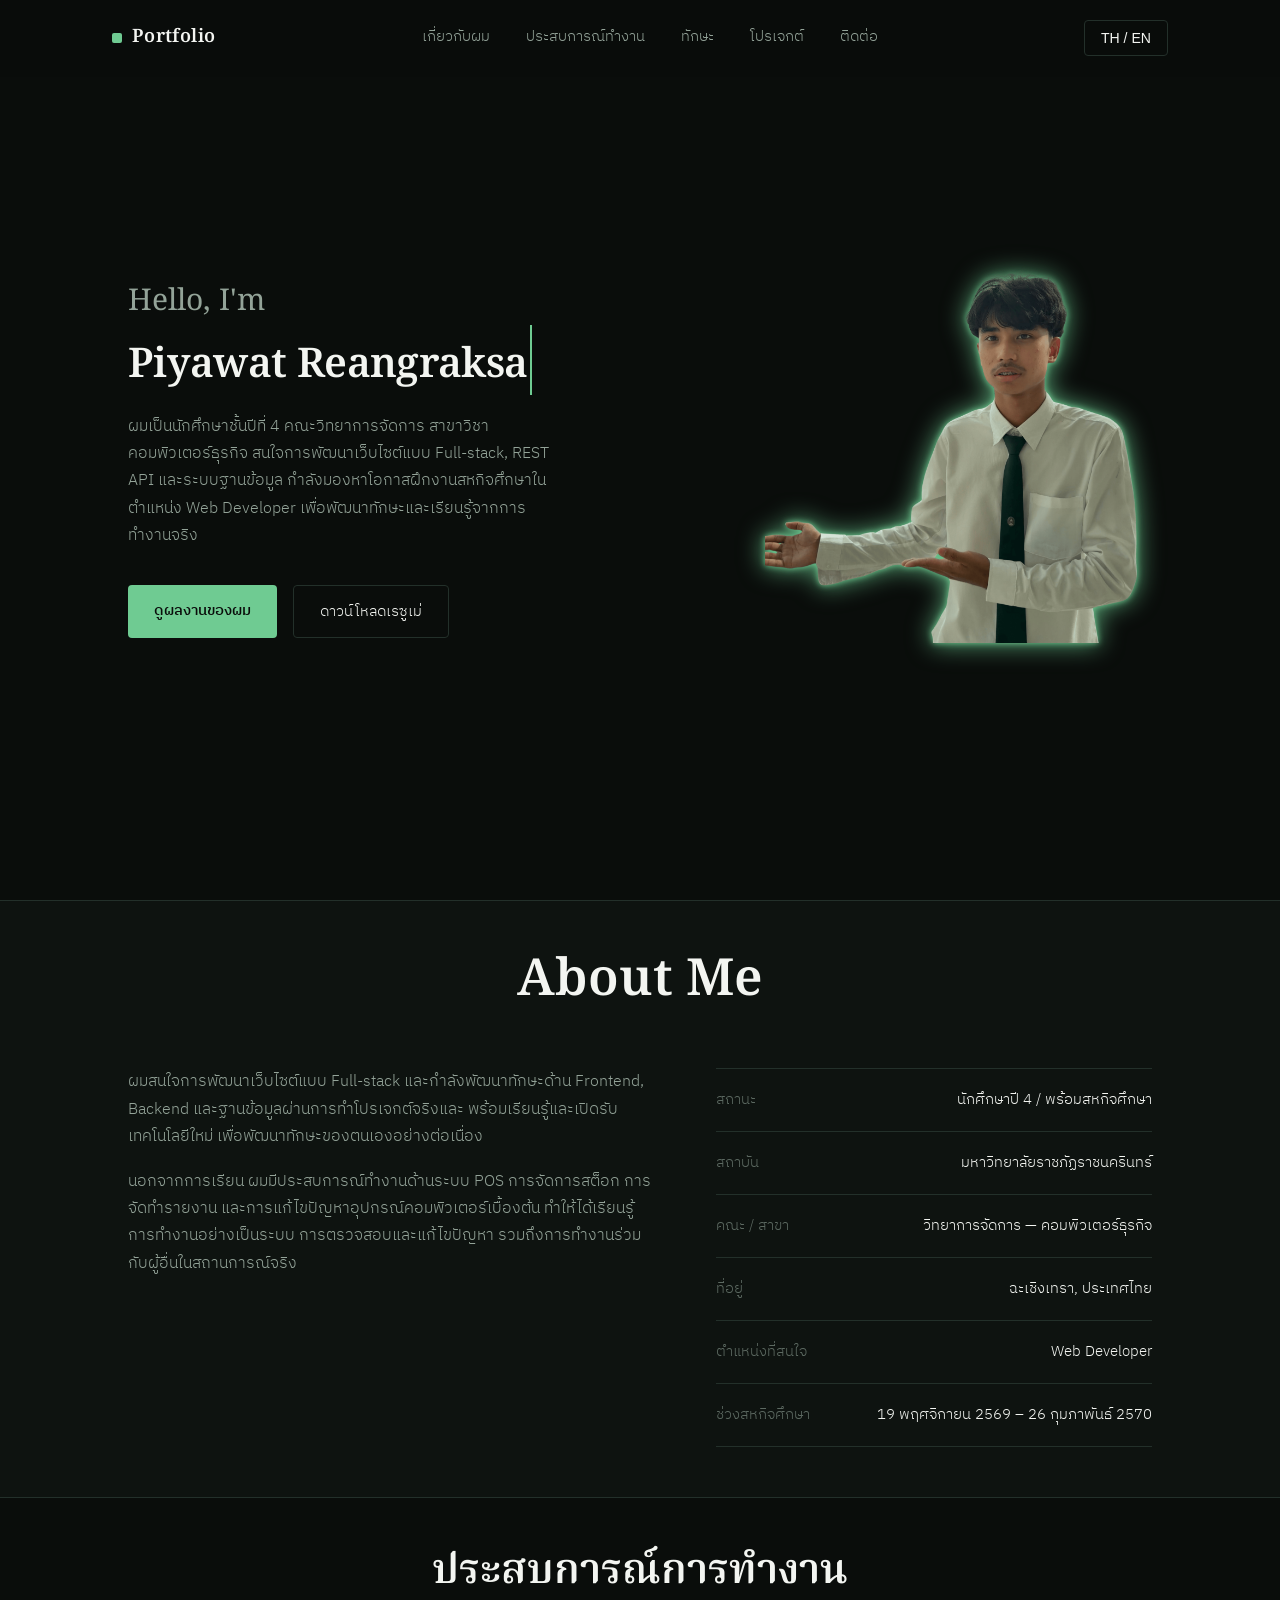
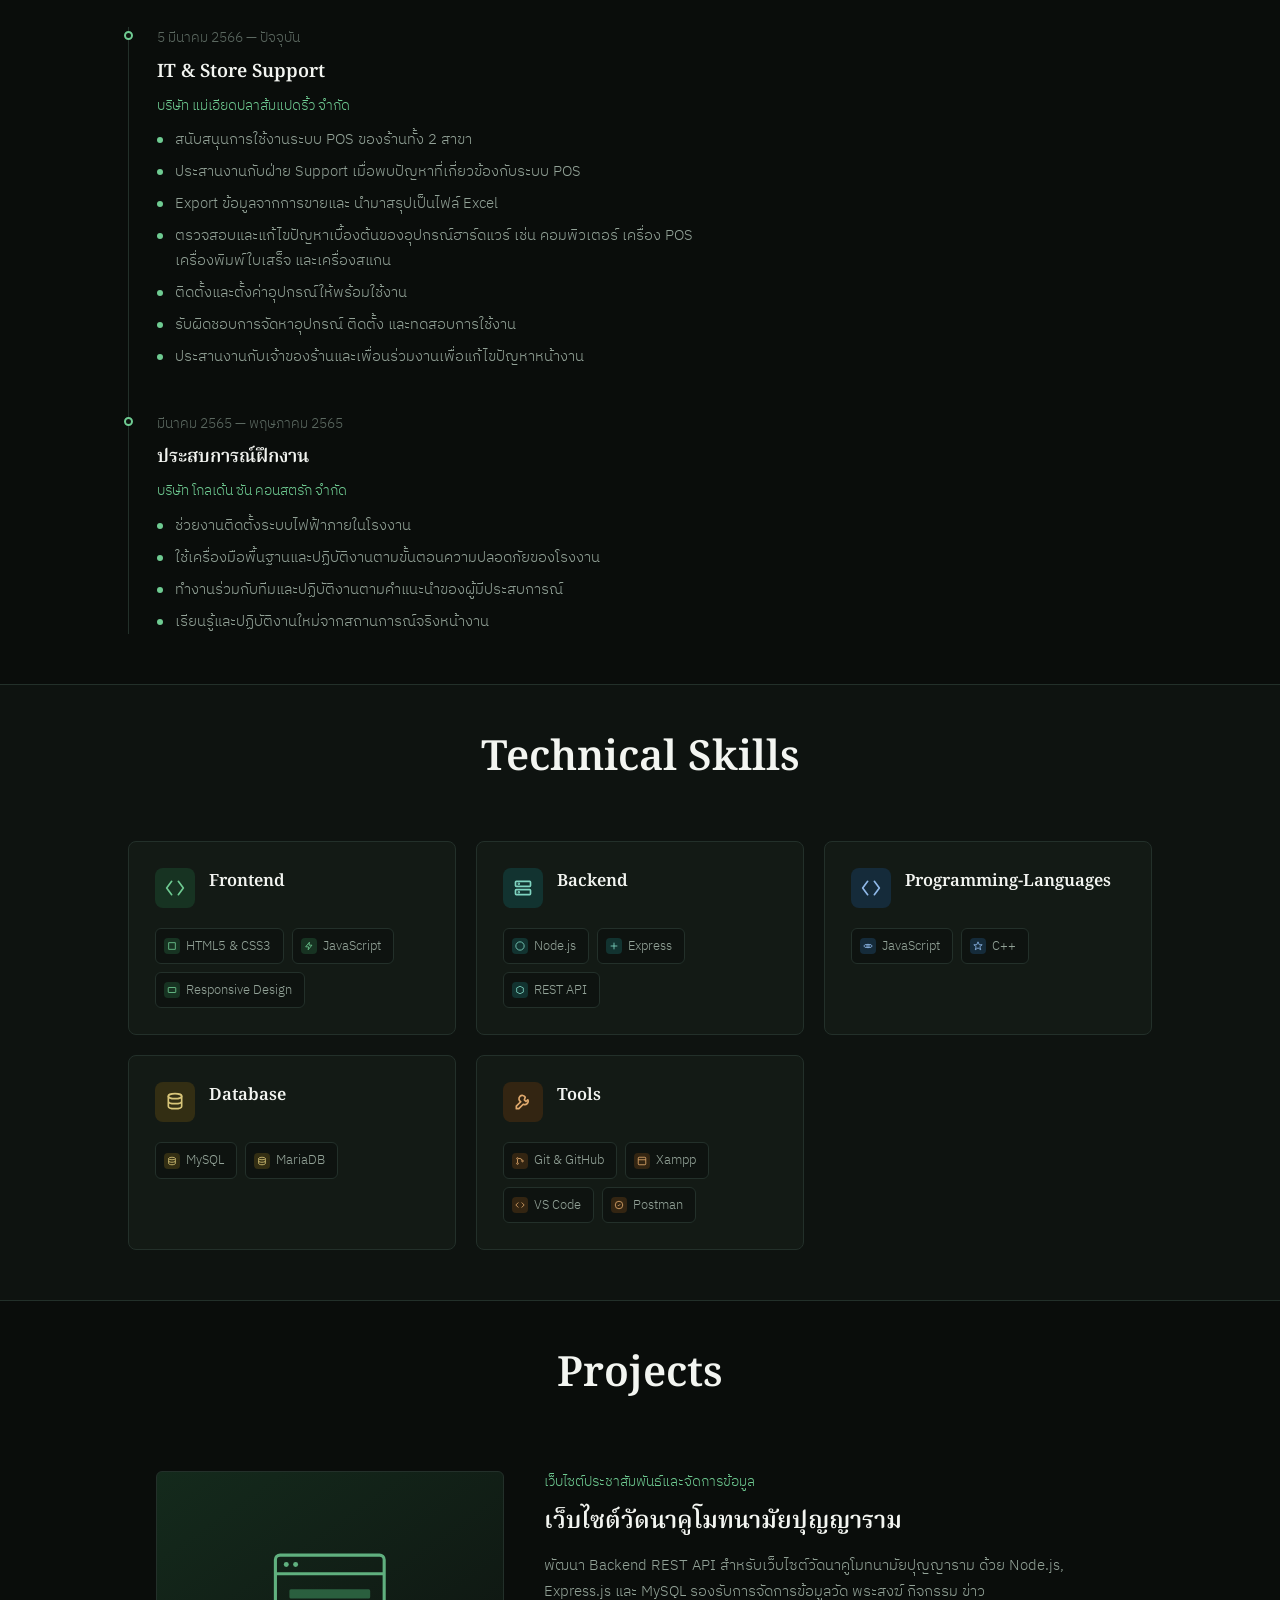
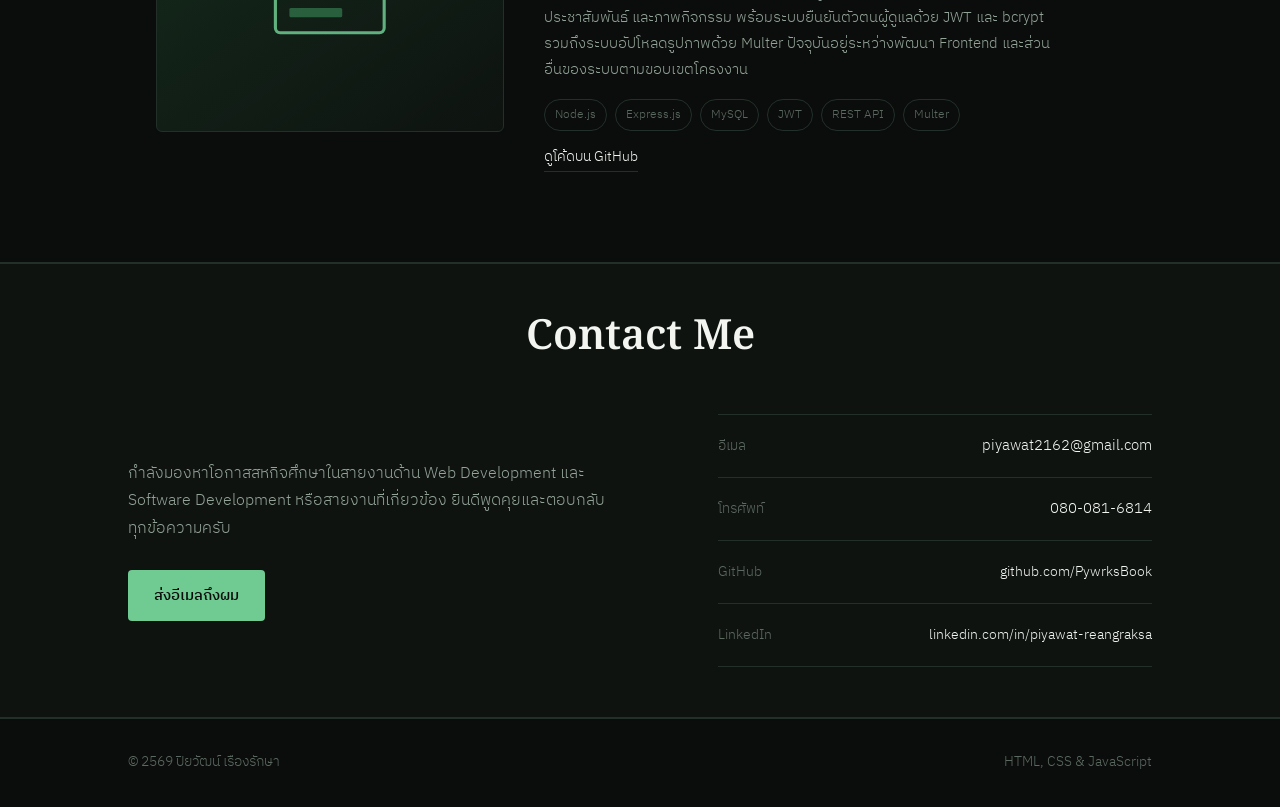
==== index.html @ 3a7ca74f "Feat: link Watnaku project to GitHub repo and update project description" ====
<!DOCTYPE html>
<html lang="th">
<head>
<meta charset="UTF-8">
<meta name="viewport" content="width=device-width, initial-scale=1.0">
<title>Piyawat Reangraksa-Portfolio</title>
<meta name="description" content="Piyawat Reangraksa — 4th-year Business Computer student and aspiring Web Developer, seeking a co-op internship. Full-stack projects with HTML, CSS, JavaScript, Node.js, Express, and MySQL.">
<meta property="og:title" content="Piyawat Reangraksa — Portfolio">
<meta property="og:description" content="4th-year Business Computer student and aspiring Web Developer, seeking a co-op internship.">
<meta property="og:type" content="website">
<link rel="preconnect" href="https://fonts.googleapis.com">
<link rel="preconnect" href="https://fonts.gstatic.com" crossorigin>
<link href="https://fonts.googleapis.com/css2?family=Noto+Serif+Thai:wght@400;500;600;700&family=IBM+Plex+Sans+Thai:wght@300;400;500;600;700&display=swap" rel="stylesheet">
<link rel="stylesheet" href="style.css">
<script src="translations.js" defer></script>
</head>
<body>

<div id="progress"></div>

<header id="site-header">
  <nav class="nav">
    <a href="#top" class="logo"><span class="logo-mark"></span>Portfolio</a>
    <div class="nav-links">
      <a href="#about" data-key="navAbout">เกี่ยวกับผม</a>
      <a href="#work" data-key="navWork">ประสบการณ์ทำงาน</a>
      <a href="#skills" data-key="navSkills">ทักษะ</a>
      <a href="#projects" data-key="navProjects">โปรเจกต์</a>
      <a href="#contact" data-key="navContact">ติดต่อ</a>
    </div>
    <button id="lang-toggle" class="nav-cta lang-btn">TH / EN</button>
  </nav>
</header>

<main id="top">

  <!-- HERO -->
  <section class="hero">
    <div class="wrap hero-grid">
      <div>
        <h1><span class="hero-greeting" data-key="heroGreeting">Hello, I'm</span><span class="name-line"><span id="typed-name"></span><span class="cursor"></span></span></h1>
        <p class="hero-desc" data-key="heroDesc">
            ผมเป็นนักศึกษาชั้นปีที่ 4 คณะวิทยาการจัดการ สาขาวิชาคอมพิวเตอร์ธุรกิจ
          สนใจการพัฒนาเว็บไซต์แบบ Full-stack, REST API และระบบฐานข้อมูล 
          กำลังมองหาโอกาสฝึกงานสหกิจศึกษาในตำแหน่ง Web Developer เพื่อพัฒนาทักษะและเรียนรู้จากการทำงานจริง
        </p>
        <div class="hero-actions">
          <a href="#projects" class="btn btn-primary" data-key="heroButton1">ดูผลงานของผม</a>
          <a href="resume_piyawat_reangraksa.pdf" class="btn btn-ghost" data-key="heroButton2" download>ดาวน์โหลดเรซูเม่</a>
        </div>
      </div>
      <div class="hero-visual">
        <div class="frame-glow"></div>
        <div class="frame">
          <div class="frame-border"></div>
          <div class="frame-fill">
            <img class="profile-image" src="img/Me.png" alt="รูปโปรไฟล์ของ Piyawat Reangraksa">
            <div class="frame-corner tl"></div>
            <div class="frame-corner br"></div>
          </div>
        </div>
      </div>
    </div>
  </section>

  <!-- ABOUT -->
  <section id="about">
    <div class="wrap about-section-heading">
      <h2 data-key="aboutTitle">About Me</h2>
    </div>
    <div class="wrap about-grid">
      <div class="reveal">
        <div class="about-text">
          <p data-key="aboutDesc1">ผมสนใจการพัฒนาเว็บไซต์แบบ Full-stack และกำลังพัฒนาทักษะด้าน Frontend, Backend และฐานข้อมูลผ่านการทำโปรเจกต์จริงและ พร้อมเรียนรู้และเปิดรับเทคโนโลยีใหม่ เพื่อพัฒนาทักษะของตนเองอย่างต่อเนื่อง</p> 
          <p data-key="aboutDesc2">นอกจากการเรียน ผมมีประสบการณ์ทำงานด้านระบบ POS การจัดการสต็อก การจัดทำรายงาน และการแก้ไขปัญหาอุปกรณ์คอมพิวเตอร์เบื้องต้น ทำให้ได้เรียนรู้การทำงานอย่างเป็นระบบ การตรวจสอบและแก้ไขปัญหา รวมถึงการทำงานร่วมกับผู้อื่นในสถานการณ์จริง</p>
        </div>
      </div>
      <div class="reveal">
        <div class="fact-list">
          <div class="fact-row"><span data-key="factStatus">สถานะ</span><span data-key="factStatusValue">นักศึกษาปี 4 / พร้อมสหกิจศึกษา</span></div>
          <div class="fact-row"><span data-key="factInstitute">สถาบัน</span><span data-key="factInstituteValue">มหาวิทยาลัยราชภัฏราชนครินทร์</span></div>
          <div class="fact-row"><span data-key="factMajor">คณะ / สาขา</span><span data-key="factMajorValue">วิทยาการจัดการ — คอมพิวเตอร์ธุรกิจ</span></div>
          <div class="fact-row"><span data-key="factLocation">ที่อยู่</span><span data-key="factLocationValue">ฉะเชิงเทรา, ประเทศไทย</span></div>
          <div class="fact-row"><span data-key="factPosition">ตำแหน่งที่สนใจ</span><span data-key="factPositionValue">Web Developer</span></div>
          <div class="fact-row"><span data-key="factCoop">ช่วงสหกิจศึกษา</span><span data-key="factCoopValue">19 พฤศจิกายน 2569 – 26 กุมภาพันธ์ 2570</span></div>
        </div>
      </div>
    </div>
  </section>

  <!-- WORK EXPERIENCE -->
  <section id="work">
    <div class="wrap">
      <div class="section-head reveal">
        <h2 data-key="workTitle">ประสบการณ์การทำงาน</h2>
      </div>
      <div class="timeline reveal">
        <div class="timeline-item">
          <div class="timeline-dot"></div>
          <div class="when" data-key="workJob1Date">5 มีนาคม 2566 — ปัจจุบัน</div>
          <h3 data-key="workJob1Title">IT &amp; Store Support</h3>
          <div class="org" data-key="workJob1Company">บริษัท แม่เอียดปลาส้มแปดริ้ว จำกัด</div>
          <ul class="timeline-list">
            <li data-key="workJob1Item1">สนับสนุนการใช้งานระบบ POS ของร้านทั้ง 2 สาขา</li>
            <li data-key="workJob1Item2">ประสานงานกับฝ่าย Support เมื่อพบปัญหาที่เกี่ยวข้องกับระบบ POS</li>
            <li data-key="workJob1Item3">Export ข้อมูลจากการขายและ นำมาสรุปเป็นไฟล์ Excel</li>
            <li data-key="workJob1Item4">ตรวจสอบและแก้ไขปัญหาเบื้องต้นของอุปกรณ์ฮาร์ดแวร์ เช่น คอมพิวเตอร์ เครื่อง POS เครื่องพิมพ์ใบเสร็จ และเครื่องสแกน</li>
            <li data-key="workJob1Item5">ติดตั้งและตั้งค่าอุปกรณ์ให้พร้อมใช้งาน</li>
            <li data-key="workJob1Item6">รับผิดชอบการจัดหาอุปกรณ์ ติดตั้ง และทดสอบการใช้งาน</li>
            <li data-key="workJob1Item7">ประสานงานกับเจ้าของร้านและเพื่อนร่วมงานเพื่อแก้ไขปัญหาหน้างาน</li>
          </ul>
        </div>
        <div class="timeline-item">
          <div class="timeline-dot"></div>
          <div class="when" data-key="workJob2Date">มีนาคม 2565 — พฤษภาคม 2565</div>
          <h3 data-key="workJob2Title">ประสบการณ์ฝึกงาน</h3>
          <div class="org" data-key="workJob2Company">บริษัท โกลเด้น ซัน คอนสตรัก จำกัด</div>
          <ul class="timeline-list">
            <li data-key="workJob2Item1">ช่วยงานติดตั้งระบบไฟฟ้าภายในโรงงาน</li>
            <li data-key="workJob2Item2">ใช้เครื่องมือพื้นฐานและปฏิบัติงานตามขั้นตอนความปลอดภัยของโรงงาน</li>
            <li data-key="workJob2Item3">ทำงานร่วมกับทีมและปฏิบัติงานตามคำแนะนำของผู้มีประสบการณ์</li>
            <li data-key="workJob2Item4">เรียนรู้และปฏิบัติงานใหม่จากสถานการณ์จริงหน้างาน</li>
          </ul>
        </div>
      </div>
    </div>
  </section>

  <!-- SKILLS -->
  <section id="skills">
    <div class="wrap">
      <div class="section-head reveal">
        <h2 data-key="skillsTitle">Technical Skills</h2>
      </div>
      <div class="skill-groups">

        <div class="skill-card cat-frontend reveal">
          <div class="skill-card-head">
            <div class="skill-icon"><svg viewBox="0 0 24 24" fill="none" stroke="currentColor" stroke-width="2" stroke-linecap="round" stroke-linejoin="round"><polyline points="8 4 2 12 8 20"></polyline><polyline points="16 4 22 12 16 20"></polyline></svg></div>
            <div>
              <h3 data-key="skillFrontend">Frontend</h3>
            </div>
          </div>
          <div class="tag-row">
            <span class="tag"><span class="tag-dot"><svg viewBox="0 0 24 24" fill="none" stroke="currentColor" stroke-width="2"><path d="M4 4h16v16H4z"/></svg></span>HTML5 &amp; CSS3</span>
            <span class="tag"><span class="tag-dot"><svg viewBox="0 0 24 24" fill="none" stroke="currentColor" stroke-width="2"><path d="M13 3L4 14h7l-1 7 9-11h-7l1-7z"/></svg></span>JavaScript</span>
            <span class="tag"><span class="tag-dot"><svg viewBox="0 0 24 24" fill="none" stroke="currentColor" stroke-width="2"><rect x="3" y="6" width="18" height="12" rx="1"/></svg></span>Responsive Design</span>
          </div>
        </div>

        <div class="skill-card cat-backend reveal">
          <div class="skill-card-head">
            <div class="skill-icon"><svg viewBox="0 0 24 24" fill="none" stroke="currentColor" stroke-width="2" stroke-linecap="round" stroke-linejoin="round"><rect x="3" y="4" width="18" height="6" rx="1"/><rect x="3" y="14" width="18" height="6" rx="1"/><circle cx="7" cy="7" r="0.5"/><circle cx="7" cy="17" r="0.5"/></svg></div>
            <div>
              <h3 data-key="skillBackend">Backend</h3>

            </div>
          </div>
          <div class="tag-row">
            <span class="tag"><span class="tag-dot"><svg viewBox="0 0 24 24" fill="none" stroke="currentColor" stroke-width="2"><path d="M12 2a10 10 0 100 20 10 10 0 000-20z"/></svg></span>Node.js</span>
            <span class="tag"><span class="tag-dot"><svg viewBox="0 0 24 24" fill="none" stroke="currentColor" stroke-width="2"><path d="M4 12h16M12 4v16"/></svg></span>Express</span>
            <span class="tag"><span class="tag-dot"><svg viewBox="0 0 24 24" fill="none" stroke="currentColor" stroke-width="2"><path d="M4 17V7l8-4 8 4v10l-8 4-8-4z"/></svg></span>REST API</span>
          </div>
        </div>

        <div class="skill-card cat-mobile reveal">
          <div class="skill-card-head">
            <div class="skill-icon"><svg viewBox="0 0 24 24" fill="none" stroke="currentColor" stroke-width="2" stroke-linecap="round" stroke-linejoin="round"><polyline points="8 4 2 12 8 20"></polyline><polyline points="16 4 22 12 16 20"></polyline></svg></div>
            <div>
              <h3 data-key="skillLanguages">Programming-Languages</h3>
            </div>
          </div>
          <div class="tag-row">
            <span class="tag"><span class="tag-dot"><svg viewBox="0 0 24 24" fill="none" stroke="currentColor" stroke-width="2"><circle cx="12" cy="12" r="3"/><ellipse cx="12" cy="12" rx="10" ry="4"/></svg></span>JavaScript</span>
            <span class="tag"><span class="tag-dot"><svg viewBox="0 0 24 24" fill="none" stroke="currentColor" stroke-width="2"><path d="M12 2l3 7h7l-5.5 4.5L18.5 21 12 16.5 5.5 21l2-7.5L2 9h7z"/></svg></span>C++</span>
          </div>
        </div>

        <div class="skill-card cat-database reveal">
          <div class="skill-card-head">
            <div class="skill-icon"><svg viewBox="0 0 24 24" fill="none" stroke="currentColor" stroke-width="2" stroke-linecap="round" stroke-linejoin="round"><ellipse cx="12" cy="5" rx="8" ry="3"/><path d="M4 5v6c0 1.7 3.6 3 8 3s8-1.3 8-3V5M4 11v6c0 1.7 3.6 3 8 3s8-1.3 8-3v-6"/></svg></div>
            <div>
              <h3 data-key="skillDatabase">Database</h3>
            </div>
          </div>
          <div class="tag-row">
            <span class="tag"><span class="tag-dot"><svg viewBox="0 0 24 24" fill="none" stroke="currentColor" stroke-width="2"><ellipse cx="12" cy="6" rx="8" ry="3"/><path d="M4 6v6c0 1.7 3.6 3 8 3s8-1.3 8-3V6M4 12v6c0 1.7 3.6 3 8 3s8-1.3 8-3v-6"/></svg></span>MySQL</span>
            <span class="tag"><span class="tag-dot"><svg viewBox="0 0 24 24" fill="none" stroke="currentColor" stroke-width="2"><ellipse cx="12" cy="6" rx="8" ry="3"/><path d="M4 6v6c0 1.7 3.6 3 8 3s8-1.3 8-3V6M4 12v6c0 1.7 3.6 3 8 3s8-1.3 8-3v-6"/></svg></span>MariaDB</span>
          </div>
        </div>

        <div class="skill-card cat-tools reveal">
          <div class="skill-card-head">
            <div class="skill-icon"><svg viewBox="0 0 24 24" fill="none" stroke="currentColor" stroke-width="2" stroke-linecap="round" stroke-linejoin="round"><path d="M14.7 6.3a4 4 0 10-5.4 5.4L4 17v3h3l5.3-5.3a4 4 0 005.4-5.4l-2.1 2.1-2-2z"/></svg></div>
            <div>
              <h3 data-key="skillTools">Tools</h3>
            </div>
          </div>
          <div class="tag-row">
            <span class="tag"><span class="tag-dot"><svg viewBox="0 0 24 24" fill="none" stroke="currentColor" stroke-width="2"><circle cx="6" cy="6" r="2"/><circle cx="6" cy="18" r="2"/><circle cx="18" cy="12" r="2"/><path d="M6 8v8M8 6h4a4 4 0 014 4"/></svg></span>Git &amp; GitHub</span>
            <span class="tag"><span class="tag-dot"><svg viewBox="0 0 24 24" fill="none" stroke="currentColor" stroke-width="2"><rect x="3" y="3" width="18" height="18" rx="2"/><path d="M3 9h18"/></svg></span>Xampp</span>
            <span class="tag"><span class="tag-dot"><svg viewBox="0 0 24 24" fill="none" stroke="currentColor" stroke-width="2"><polyline points="16 18 22 12 16 6"/><polyline points="8 6 2 12 8 18"/></svg></span>VS Code</span>
            <span class="tag"><span class="tag-dot"><svg viewBox="0 0 24 24" fill="none" stroke="currentColor" stroke-width="2"><circle cx="12" cy="12" r="9"/><path d="M9 12l2 2 4-4"/></svg></span>Postman</span>
          </div>
        </div>


      </div>
    </div>
  </section>

  <!-- PROJECTS -->
  <section id="projects">
    <div class="wrap">
      <div class="section-head reveal">
        <h2 data-key="projectsTitle">Projects</h2>
      </div>
      <div class="project-list">

        <div class="project-card reveal">
          <div class="project-visual">
            <svg viewBox="0 0 100 100" fill="none" xmlns="http://www.w3.org/2000/svg">
              <rect x="15" y="20" width="70" height="50" rx="3" stroke="#6FCB92" stroke-width="2"/>
              <line x1="15" y1="32" x2="85" y2="32" stroke="#6FCB92" stroke-width="2"/>
              <circle cx="22" cy="26" r="1.6" fill="#6FCB92"/>
              <circle cx="28" cy="26" r="1.6" fill="#6FCB92"/>
              <rect x="24" y="42" width="52" height="6" rx="1" fill="#2F6B46"/>
              <rect x="24" y="54" width="34" height="6" rx="1" fill="#2F6B46"/>
            </svg>
          </div>
          <div class="project-body">
            <div class="project-tag" data-key="projectTag">เว็บไซต์ประชาสัมพันธ์และจัดการข้อมูล</div>
            <h3 data-key="projectTitle">เว็บไซต์วัดนาคูโมทนามัยปุญญาราม</h3>
            <p data-key="projectDesc">พัฒนา Backend REST API สำหรับเว็บไซต์วัดนาคูโมทนามัยปุญญาราม ด้วย Node.js, Express.js และ MySQL รองรับการจัดการข้อมูลวัด พระสงฆ์ กิจกรรม ข่าวประชาสัมพันธ์ และภาพกิจกรรม พร้อมระบบยืนยันตัวตนผู้ดูแลด้วย JWT และ bcrypt รวมถึงระบบอัปโหลดรูปภาพด้วย Multer ปัจจุบันอยู่ระหว่างพัฒนา Frontend และส่วนอื่นของระบบตามขอบเขตโครงงาน</p>
            <div class="project-stack">
              <span class="stack-pill">Node.js</span>
              <span class="stack-pill">Express.js</span>
              <span class="stack-pill">MySQL</span>
              <span class="stack-pill">JWT</span>
              <span class="stack-pill">REST API</span>
              <span class="stack-pill">Multer</span>
            </div>
            <a href="https://github.com/PywrksBook/website-watnaku-backend-v1" target="_blank" rel="noopener" class="project-link" data-key="projectLink">ดูโค้ดบน GitHub</a>
          </div>
        </div>


      </div>
    </div>
  </section>

  
  <!-- CONTACT -->
  <section id="contact">
    <div class="wrap">
      <div class="section-head reveal">
        <h2 data-key="contactTitle">Contact Me</h2>
      </div>
    </div>
    <div class="wrap contact-grid">
      <div class="reveal">
        <p data-key="contactDesc">กำลังมองหาโอกาสสหกิจศึกษาในสายงานด้าน Web Development และ Software Development หรือสายงานที่เกี่ยวข้อง
           ยินดีพูดคุยและตอบกลับทุกข้อความครับ</p>
      
        <a href="https://mail.google.com/mail/?view=cm&fs=1&to=piyawat2162@gmail.com&su=Contact%20from%20Portfolio" target="_blank" rel="noopener" class="btn btn-primary" data-key="contactButton">ส่งอีเมลถึงผม</a>
      </div>
      <div class="reveal contact-list">
        <div class="contact-row"><span data-key="contactEmail">อีเมล</span><span data-key="contactEmailValue">piyawat2162@gmail.com</span></div>
        <div class="contact-row"><span data-key="contactPhone">โทรศัพท์</span><span data-key="contactPhoneValue">080-081-6814</span></div>
        <div class="contact-row"><span data-key="contactGithub">GitHub</span><a href="https://github.com/PywrksBook" target="_blank" rel="noopener"><span data-key="contactGithubValue">github.com/PywrksBook</span></a></div>
        <div class="contact-row"><span data-key="contactLinkedin">LinkedIn</span><a href="https://www.linkedin.com/in/piyawat-reangraksa-0799b9436/" target="_blank" rel="noopener"><span data-key="contactLinkedinValue">linkedin.com/in/piyawat-reangraksa</span></a></div>
      </div>
    </div>
  </section>

</main>

<footer>
  <div class="wrap footer-inner">
    <span data-key="footerCopyright">© 2569 ปิยวัฒน์ เรืองรักษา</span>
    <span data-key="footerCredit">  HTML, CSS &amp; JavaScript</span>
  </div>
</footer>

<script src="script.js" defer></script>

</body>
</html>
---- style.css ----
:root{
    --bg: #0A0D0B;
    --bg-alt: #0E1310;
    --surface: #131A15;
    --surface-2: #182018;
    --border: #23302A;
    --text: #F3F5F1;
    --text-dim: #93A398;
    --text-faint: #5C6961;
    --accent: #2F6B46;
    --accent-bright: #6FCB92;
    --accent-deep: #142A1C;
    --serif: 'Noto Serif Thai', serif;
    --sans: 'IBM Plex Sans Thai', sans-serif;
  }

  *{margin:0;padding:0;box-sizing:border-box;}

  html{scroll-behavior:smooth;}

  @media (prefers-reduced-motion: reduce){
    html{scroll-behavior:auto;}
    *{animation-duration:0.01ms !important; animation-iteration-count:1 !important; transition-duration:0.01ms !important;}
  }

  body{
    background:var(--bg);
    color:var(--text);
    font-family:var(--sans);
    font-weight:300;
    line-height:1.7;
    overflow-x:hidden;
  }

  a{color:inherit; text-decoration:none;}

  ::selection{background:var(--accent); color:#fff;}

  .wrap{
    width:80%;
    margin:0 auto;
    padding:0;
  }

  /* progress bar */
  #progress{
    position:fixed; top:0; left:0; height:2px; width:0%;
    background:var(--accent-bright);
    z-index:9999;
    transition:width 0.1s linear;
  }

  /* header */
  header{
    position:fixed; top:0; left:0; right:0;
    z-index:1000;
    background:rgba(10,13,11,0.75);
    backdrop-filter:blur(10px);
    border-bottom:1px solid transparent;
    transition:border-color 0.3s ease, background 0.3s ease;
  }
  header.scrolled{ border-bottom-color:var(--border); }

  .nav{
    display:flex; align-items:center; justify-content:space-between;
    padding:20px 32px;
    max-width:1120px; margin:0 auto;
  }

  .logo{
    font-family:var(--serif);
    font-size:1.15rem;
    font-weight:600;
    letter-spacing:0.02em;
    display:flex; align-items:center; gap:10px;
  }
  .logo-mark{
    width:10px; height:10px;
    background:var(--accent-bright);
    display:inline-block;
    border-radius:2px;
    animation:blink 2.4s ease-in-out infinite;
  }
  @keyframes blink{ 0%,100%{opacity:1;} 50%{opacity:0.25;} }

  .nav-links{ display:flex; gap:36px; }
  .nav-links a{
    font-size:0.92rem;
    color:var(--text-dim);
    position:relative;
    padding:4px 0;
  }
  .nav-links a:hover, .nav-links a:focus-visible{ color:var(--text); }
  .nav-links a::after{
    content:'';
    position:absolute; left:0; bottom:0;
    width:0%; height:1px;
    background:var(--accent-bright);
    transition:width 0.3s ease;
  }
  .nav-links a:hover::after, .nav-links a:focus-visible::after{ width:100%; }

  .nav-cta{
    font-size:0.88rem;
    border:1px solid var(--border);
    padding:9px 18px;
    border-radius:4px;
    color:var(--text);
    transition:border-color 0.25s ease, background 0.25s ease;
  }
  .nav-cta:hover, .nav-cta:focus-visible{ border-color:var(--accent-bright); background:var(--accent-deep); }

  .lang-btn{
    background:transparent;
    border:1px solid var(--border);
    padding:9px 16px;
    border-radius:4px;
    color:var(--text);
    font-size:0.88rem;
    cursor:pointer;
    transition:border-color 0.25s ease, background 0.25s ease, color 0.25s ease;
  }
  .lang-btn:hover, .lang-btn:focus-visible{
    border-color:var(--accent-bright);
    background:var(--accent-deep);
    color:var(--accent-bright);
  }

  .menu-toggle{ display:none; }

  /* hero */
  .hero{
    min-height:100vh;
    display:flex; align-items:center;
    padding:50px 0 25px;
    position:relative;
  }

  .hero-grid{
    display:grid;
    grid-template-columns:minmax(0, 1fr) minmax(0, 500px);
    gap:90px;
    align-items:center;
    width:auto;
  }

  .hero > .wrap{
    width:80%;
    max-width:none;
    padding:0;
  }

  .hero-eyebrow{
    color:var(--accent-bright);
    font-size:0.95rem;
    margin-bottom:18px;
    opacity:0;
    animation:fadeUp 0.8s ease 0.1s forwards;
  }

  .hero h1{
    font-family:var(--serif);
    font-weight:600;
    font-size:clamp(2.4rem, 5vw, 4.2rem);
    letter-spacing:-0.01em;
    margin-bottom:18px;
    display:flex;
    flex-direction:column;
    gap:8px;
  }
  .hero-greeting{
    display:inline-block;
    color:var(--text-dim);
    font-family:var(--serif);
    font-size:clamp(24px, 3vw, 30px);
    font-weight:400;
    letter-spacing:0;
    line-height:1;
  }
  .name-line{
    display:inline-block;
    white-space:nowrap;
    line-height:1;
  }
  #typed-name{
    color:var(--text);
    white-space:nowrap;
    font-size:clamp(1.8rem, 3.2vw, 2.8rem);
  }
  .cursor{
    display:inline-block;
    width:2px; height:1.1em;
    background:var(--accent-bright);
    margin-left:3px;
    vertical-align:middle;
    animation:blink 1s steps(1) infinite;
  }

  .hero-desc{
    max-width:52ch;
    color:var(--text-dim);
    font-size:1rem;
    margin-bottom:36px;
    opacity:0;
    animation:fadeUp 0.8s ease 0.55s forwards;
  }

  .hero-actions{
    display:flex; gap:16px; flex-wrap:wrap;
    opacity:0;
    animation:fadeUp 0.8s ease 0.7s forwards;
  }

  .btn{
    padding:13px 26px;
    border-radius:4px;
    font-size:0.94rem;
    transition:transform 0.25s ease, background 0.25s ease, border-color 0.25s ease;
    display:inline-block;
  }
  .btn-primary{
    background:var(--accent-bright);
    color:#0A0D0B;
    font-weight:500;
  }
  .btn-primary:hover, .btn-primary:focus-visible{ transform:translateY(-2px); background:#82d9a2; }
  .btn-ghost{
    border:1px solid var(--border);
    color:var(--text);
  }
  .btn-ghost:hover, .btn-ghost:focus-visible{ border-color:var(--accent-bright); color:var(--accent-bright); }

  @keyframes fadeUp{
    from{ opacity:0; transform:translateY(16px); }
    to{ opacity:1; transform:translateY(0); }
  }

  .hero-visual{
    display:flex; justify-content:center; align-items:center;
    width:100%;
    opacity:0;
    animation:fadeUp 1s ease 0.5s forwards;
    position:relative;
  }

  .frame-glow{
    display:none;
  }
  @keyframes glowPulse{
    0%,100%{ opacity:0.7; transform:scale(1); }
    50%{ opacity:1; transform:scale(1.08); }
  }

  .frame{
    width:min(500px, 100%); height:auto;
    aspect-ratio:1;
    position:relative;
    top:-70px;
    z-index:1;
    transition:transform 0.5s cubic-bezier(.2,.8,.2,1);
  }
  .hero-visual:hover .frame{ transform:translateY(-6px) rotate(-1deg); }

  .frame-border{
    display:none;
  }

  .frame-fill{
    position:absolute; inset:0;
    background:transparent;
    border:0;
    border-radius:0;
    display:flex; align-items:center; justify-content:center;
    overflow:visible;
    transition:filter 0.4s ease;
  }
  .profile-image{
    width:100%; height:100%;
    object-fit:contain;
    object-position:90% 80%;
    display:block;
    filter:drop-shadow(0 0 3px var(--accent-bright)) drop-shadow(0 0 12px rgba(111,203,146,.8));
  }
  .hero-visual:hover .profile-image{
    filter:drop-shadow(0 0 4px var(--accent-bright)) drop-shadow(0 0 20px rgba(111,203,146,.95));
  }
  .frame-initials{
    font-family:var(--serif);
    font-size:5rem;
    font-weight:600;
    color:var(--accent);
    opacity:0.9;
    transition:color 0.4s ease, opacity 0.4s ease;
  }
  .hero-visual:hover .frame-initials{ color:var(--accent-bright); opacity:1; }

  .frame-corner{
    display:none;
  }

  /* section generic */
  section{ padding:50px 0; position:relative; }
  .section-head{ margin-bottom:56px; max-width:60ch; }
  .kicker{
    color:var(--accent-bright);
    font-size:0.9rem;
    margin-bottom:10px;
  }
  h2{
    font-family:var(--serif);
    font-weight:600;
    font-size:clamp(1.8rem, 3.5vw, 2.6rem);
    line-height:1.2;
  }
  .section-sub{ color:var(--text-dim); margin-top:14px; font-size:1rem; max-width:56ch; }

  .reveal{
    opacity:0;
    transform:translateY(28px);
    transition:opacity 0.7s ease, transform 0.7s ease;
  }
  .reveal.in{ opacity:1; transform:translateY(0); }

  /* about */
  #about{ padding:50px 0; background:var(--bg-alt); border-top:1px solid var(--border); border-bottom:1px solid var(--border); }
  #about .about-section-heading{
    margin-bottom:56px;
    text-align:center;
  }
  #about .about-section-heading h2{
    font-size:clamp(2.2rem, 4vw, 3.2rem);
  }
  .about-grid{
    display:grid;
    grid-template-columns:1.2fr 1fr;
    gap:64px;
  }
  .about-text p{ color:var(--text-dim); margin-bottom:18px; font-size:1rem; }
  .about-text p strong{ color:var(--text); font-weight:500; }

  .fact-list{ border-top:1px solid var(--border); }
  .fact-row{
    display:flex; justify-content:space-between; gap:20px;
    padding:18px 0;
    border-bottom:1px solid var(--border);
    font-size:0.95rem;
  }
  .fact-row span:first-child{ color:var(--text-faint); }
  .fact-row span:last-child{ color:var(--text); text-align:right; }

  /* skills */
  .skill-groups{
    display:grid;
    grid-template-columns:repeat(3, 1fr);
    gap:20px;
  }
  #skills{ background:var(--bg-alt); border-bottom:1px solid var(--border); }
  #skills .section-head{
    max-width:none;
    text-align:center;
  }
  .skill-card{
    background:var(--surface);
    border:1px solid var(--border);
    border-radius:8px;
    padding:26px;
    transition:border-color 0.3s ease, transform 0.3s ease;
  }
  .skill-card:hover{ border-color:var(--accent); transform:translateY(-3px); }

  .skill-card-head{
    display:flex; align-items:flex-start; gap:14px;
    margin-bottom:20px;
  }
  .skill-icon{
    width:40px; height:40px;
    border-radius:8px;
    display:flex; align-items:center; justify-content:center;
    flex-shrink:0;
    background:var(--cat-bg, var(--accent-deep));
    color:var(--cat-color, var(--accent-bright));
  }
  .skill-icon svg{ width:20px; height:20px; }

  .skill-card h3{
    font-family:var(--serif); font-size:1.05rem; font-weight:600; color:var(--text);
    margin-bottom:4px;
  }
  .skill-card-head p{ color:var(--text-faint); font-size:0.82rem; line-height:1.5; }

  .tag-row{ display:flex; flex-wrap:wrap; gap:8px; }
  .tag{
    display:inline-flex; align-items:center; gap:6px;
    border:1px solid var(--border);
    background:var(--bg-alt);
    padding:6px 12px 6px 8px;
    font-size:0.82rem;
    color:var(--text-dim);
    border-radius:6px;
    transition:border-color 0.25s ease, color 0.25s ease, background 0.25s ease, transform 0.25s ease;
  }
  .tag:hover{ border-color:var(--cat-color, var(--accent-bright)); color:var(--text); background:var(--surface-2); transform:translateY(-1px); }
  .tag-dot{
    width:16px; height:16px;
    border-radius:4px;
    display:flex; align-items:center; justify-content:center;
    background:var(--cat-bg, var(--accent-deep));
    color:var(--cat-color, var(--accent-bright));
    flex-shrink:0;
  }
  .tag-dot svg{ width:10px; height:10px; }

  .cat-frontend{ --cat-color:#6FCB92; --cat-bg:#173322; }
  .cat-backend{ --cat-color:#7FD4C1; --cat-bg:#123330; }
  .cat-mobile{ --cat-color:#8FB8E8; --cat-bg:#152B3A; }
  .cat-database{ --cat-color:#D8C579; --cat-bg:#332E13; }
  .cat-tools{ --cat-color:#E0A96D; --cat-bg:#332512; }
  .cat-cloud{ --cat-color:#C4A6E8; --cat-bg:#241832; }

  @media (max-width: 1020px){
    .skill-groups{ grid-template-columns:repeat(2, 1fr); }
  }
  @media (max-width: 640px){
    .skill-groups{ grid-template-columns:1fr; }
  }

  /* projects */
  #projects{ background:var(--bg); border-bottom:1px solid var(--border); }
  #projects .section-head{
    margin-bottom:30px;
    max-width:none;
    text-align:center;
  }
  .project-list{ display:flex; flex-direction:column; gap:2px; }
  .project-card{
    display:grid;
    grid-template-columns:0.9fr 1.5fr;
    gap:40px;
    padding:40px 28px;
    border-top:0;
    position:relative;
    transition:background 0.35s ease;
  }
  .project-list .project-card:last-child{ border-bottom:0; }
  .project-card:hover{ background:var(--surface); }

  .project-visual{
    aspect-ratio:4/3;
    border-radius:6px;
    background:linear-gradient(145deg, var(--accent-deep), var(--bg-alt));
    border:1px solid var(--border);
    display:flex; align-items:center; justify-content:center;
    overflow:hidden;
    position:relative;
    transition:transform 0.4s ease, border-color 0.4s ease;
  }
  .project-card:hover .project-visual{ transform:scale(1.03); border-color:var(--accent); }
  .project-visual svg{ width:60%; height:60%; opacity:0.85; transition:opacity 0.4s ease; }
  .project-card:hover .project-visual svg{ opacity:1; }

  .project-body{ display:flex; flex-direction:column; justify-content:center; }
  .project-tag{ color:var(--accent-bright); font-size:0.85rem; margin-bottom:8px; }
  .project-body h3{
    font-family:var(--serif); font-size:1.5rem; font-weight:600; margin-bottom:10px;
  }
  .project-body p{ color:var(--text-dim); font-size:0.96rem; margin-bottom:16px; max-width:58ch; }
  .project-stack{ display:flex; flex-wrap:wrap; gap:8px; margin-bottom:14px; }
  .stack-pill{ font-size:0.78rem; color:var(--text-faint); border:1px solid var(--border); padding:4px 10px; border-radius:20px; }
  .project-link{
    font-size:0.9rem; color:var(--text);
    display:inline-flex; align-items:center; gap:8px;
    width:fit-content;
    border-bottom:1px solid var(--border);
    padding-bottom:2px;
    transition:border-color 0.25s ease, color 0.25s ease;
  }
  .project-card:hover .project-link{ border-color:var(--accent-bright); color:var(--accent-bright); }

  /* experience */
  #experience{ background:var(--bg-alt); border-top:1px solid var(--border); border-bottom:1px solid var(--border); }
  .timeline{ position:relative; padding-left:28px; border-left:1px solid var(--border); }
  .timeline-item{ position:relative; padding-bottom:44px; }
  .timeline-item:last-child{ padding-bottom:0; }
  .timeline-dot{
    position:absolute; left:-33px; top:4px;
    width:9px; height:9px; border-radius:50%;
    background:var(--bg-alt); border:2px solid var(--accent-bright);
  }
  .timeline-item .when{ color:var(--text-faint); font-size:0.85rem; margin-bottom:6px; }
  .timeline-item h3{ font-family:var(--serif); font-size:1.15rem; font-weight:600; margin-bottom:6px; }
  .timeline-item .org{ color:var(--accent-bright); font-size:0.9rem; margin-bottom:10px; }
  .timeline-item p{ color:var(--text-dim); font-size:0.94rem; max-width:60ch; }

  /* work experience (new section, reuses .timeline styles above) */
  #work{ background:var(--bg); border-bottom:1px solid var(--border); }
  #work .section-head{
    margin-bottom:30px;
    max-width:none;
    text-align:center;
  }
  .timeline-list{ list-style:none; max-width:60ch; }
  .timeline-list li{
    color:var(--text-dim); font-size:0.94rem; line-height:1.6;
    padding-left:18px; position:relative; margin-bottom:8px;
  }
  .timeline-list li::before{
    content:'';
    position:absolute; left:0; top:0.6em;
    width:6px; height:6px; border-radius:50%;
    background:var(--accent-bright);
  }
  .timeline-list li:last-child{ margin-bottom:0; }

  /* contact */
  #contact{ background:var(--bg-alt); border-top:1px solid var(--border); border-bottom:1px solid var(--border); }
  #contact .section-head{
    margin-bottom:50px;
    max-width:none;
    text-align:center;
  }
  .contact-grid{
    display:grid; grid-template-columns:1.1fr 0.9fr; gap:60px; align-items:center;
  }
  .contact-grid h2{ font-size:clamp(2rem,4vw,3.2rem); margin-bottom:20px; }
  .contact-grid > div:first-child p{ color:var(--text-dim); max-width:48ch; margin-bottom:28px; }
  .contact-list{ display:flex; flex-direction:column; gap:0; border-top:1px solid var(--border); }
  .contact-row{
    display:flex; justify-content:space-between; align-items:center;
    padding:18px 0; border-bottom:1px solid var(--border);
    font-size:0.96rem;
    transition:padding-left 0.25s ease, color 0.25s ease;
  }
     .contact-row span:first-child{ color:var(--text-faint); font-size:0.85rem; }
  .contact-row span:last-child{ color:var(--text); }
  .contact-row:hover span:last-child{ color:#5B9FFF; }

  footer{
    border-top:1px solid var(--border);
    padding:32px 0;
    color:var(--text-faint);
    font-size:0.85rem;
  }
  .footer-inner{
    display:flex; justify-content:space-between; flex-wrap:wrap; gap:12px;
  }

  /* responsive */
  @media (max-width: 860px){
    .nav-links{ display:none; }
    .hero-grid, .about-grid, .contact-grid{ grid-template-columns:1fr; }
    .hero-visual{ order:-1; margin-bottom:20px; }
    .project-card{ grid-template-columns:1fr; }
    section{ padding:50px 0; }
    .wrap{ width:80%; padding:0; }
  }

  :focus-visible{ outline:2px solid var(--accent-bright); outline-offset:3px; }
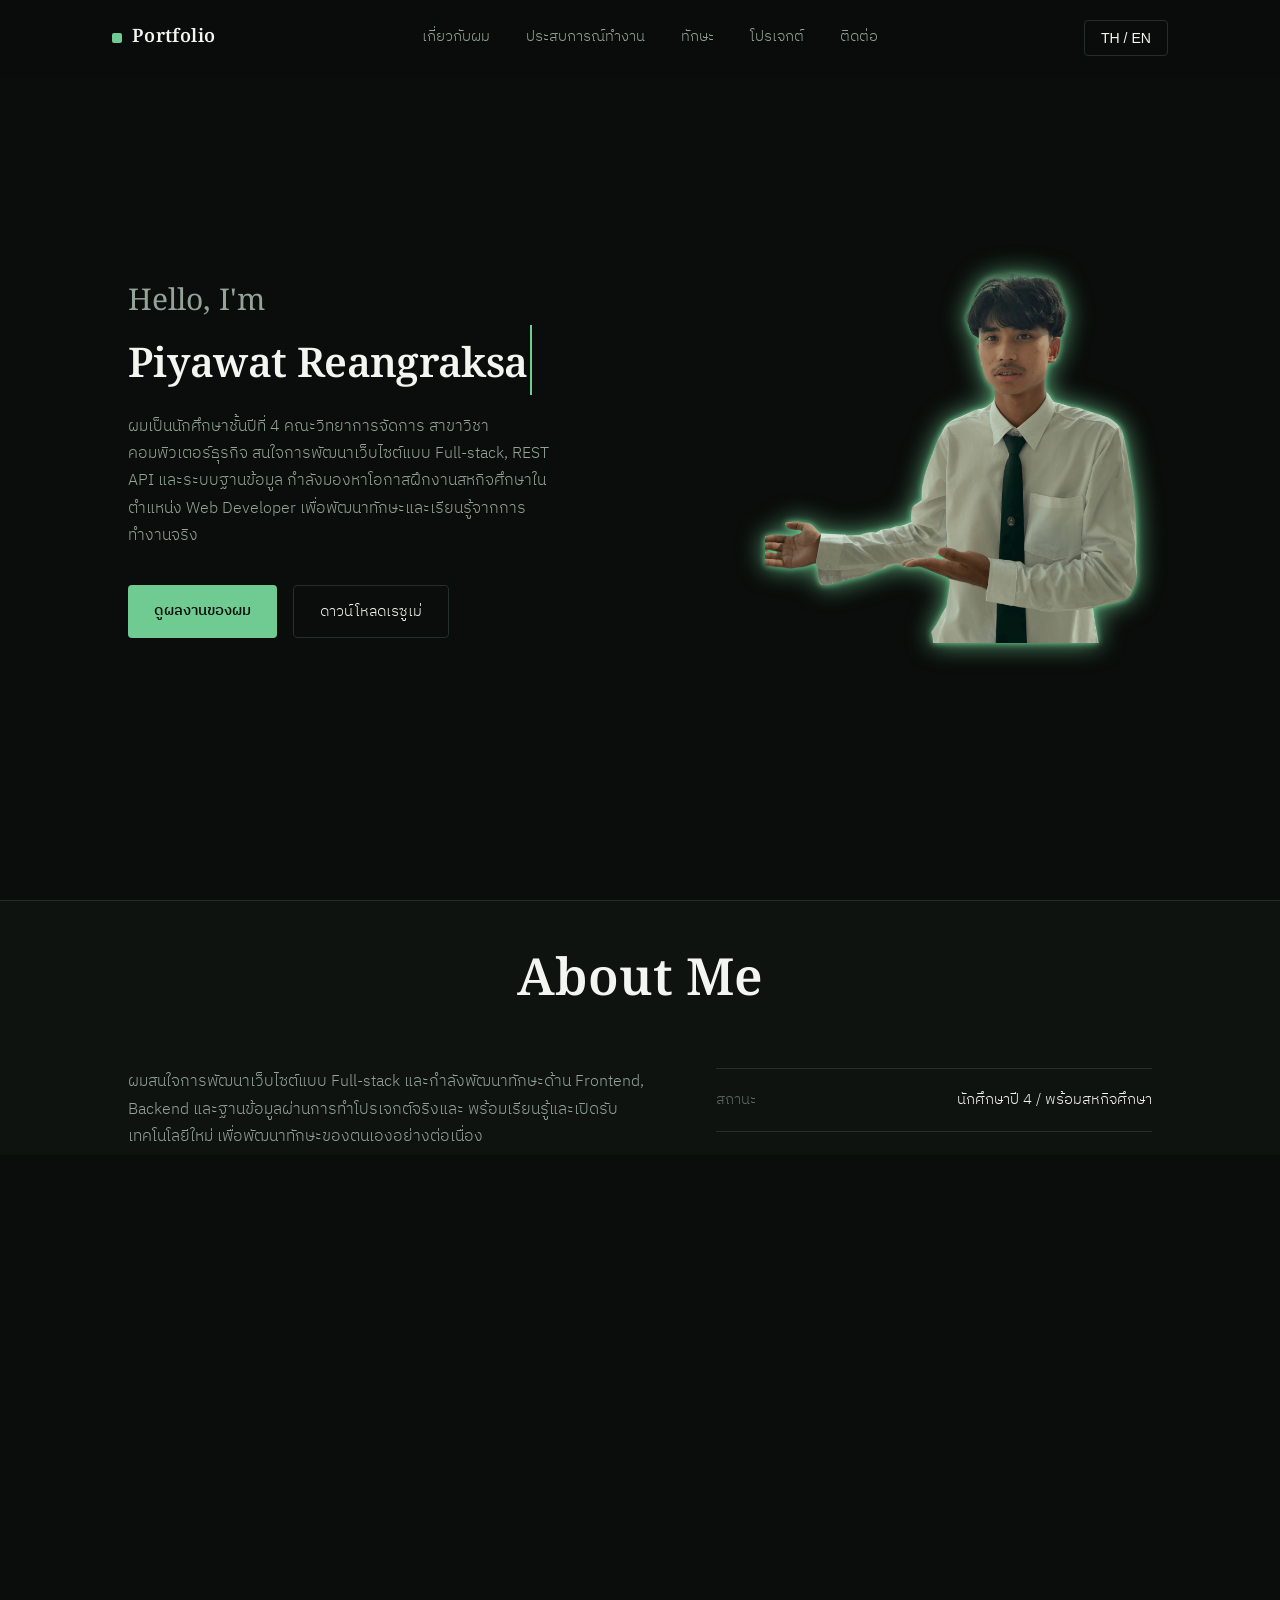
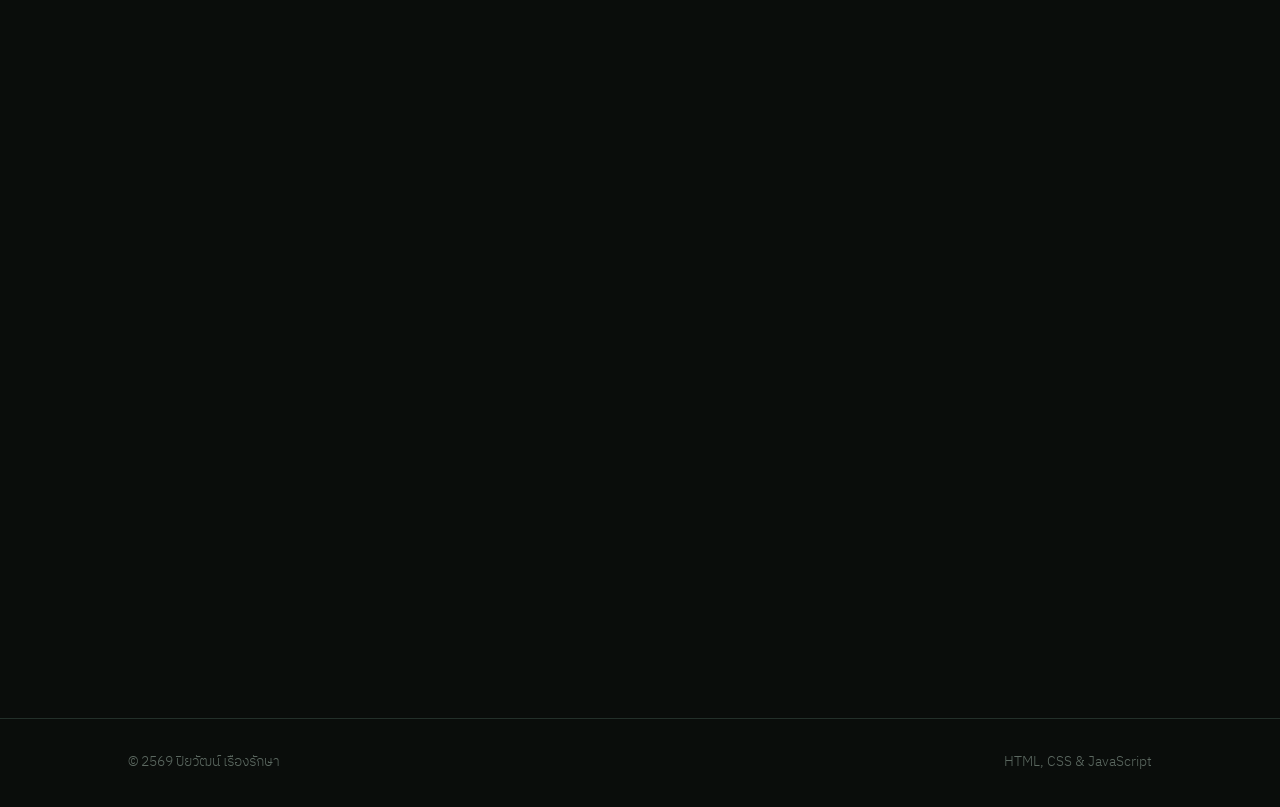
==== commit e56dad47: "Feat: add Watnaku project detail page linked from project card" ====
--- a/index.html
+++ b/index.html
@@ -240,7 +240,7 @@
               <span class="stack-pill">REST API</span>
               <span class="stack-pill">Multer</span>
             </div>
-            <a href="https://github.com/PywrksBook/website-watnaku-backend-v1" target="_blank" rel="noopener" class="project-link" data-key="projectLink">ดูโค้ดบน GitHub</a>
+            <a href="project-watnaku.html" class="project-link" data-key="projectLink">ดูรายละเอียดโปรเจกต์</a>
           </div>
         </div>
 
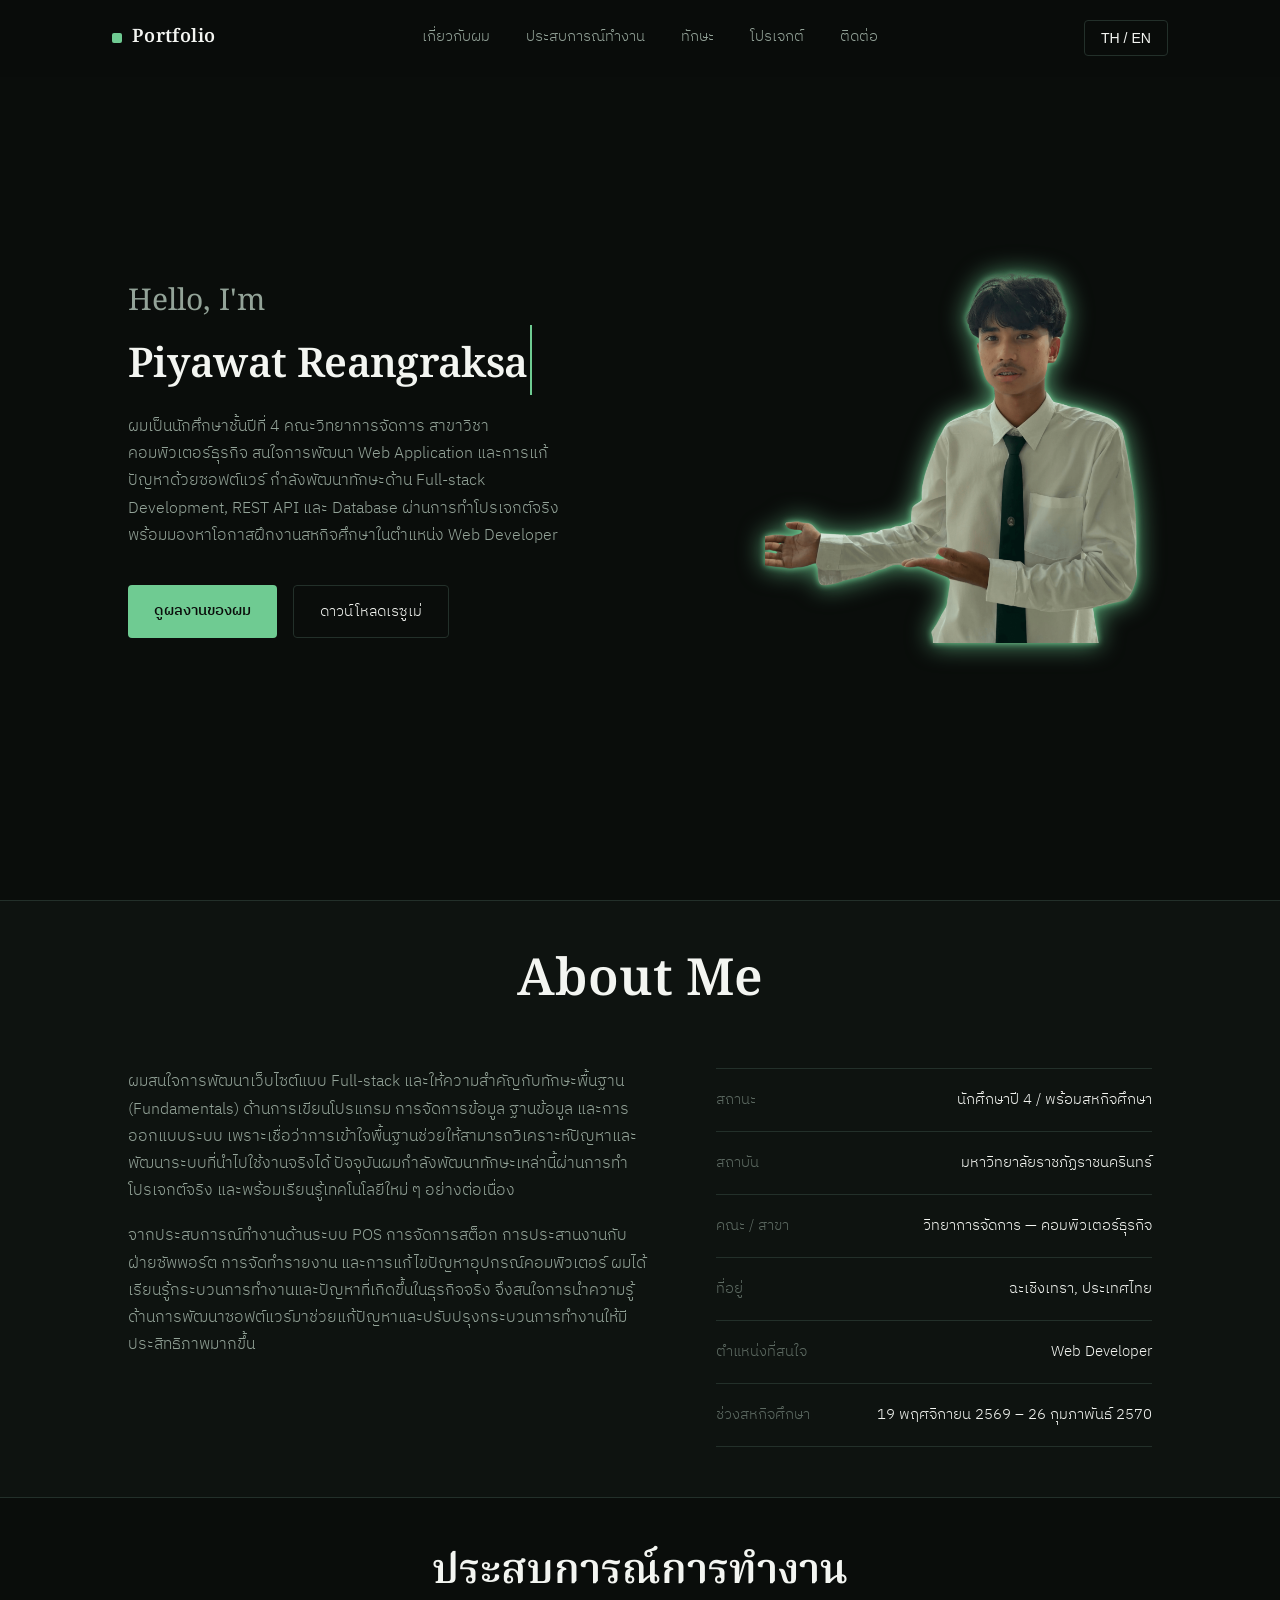
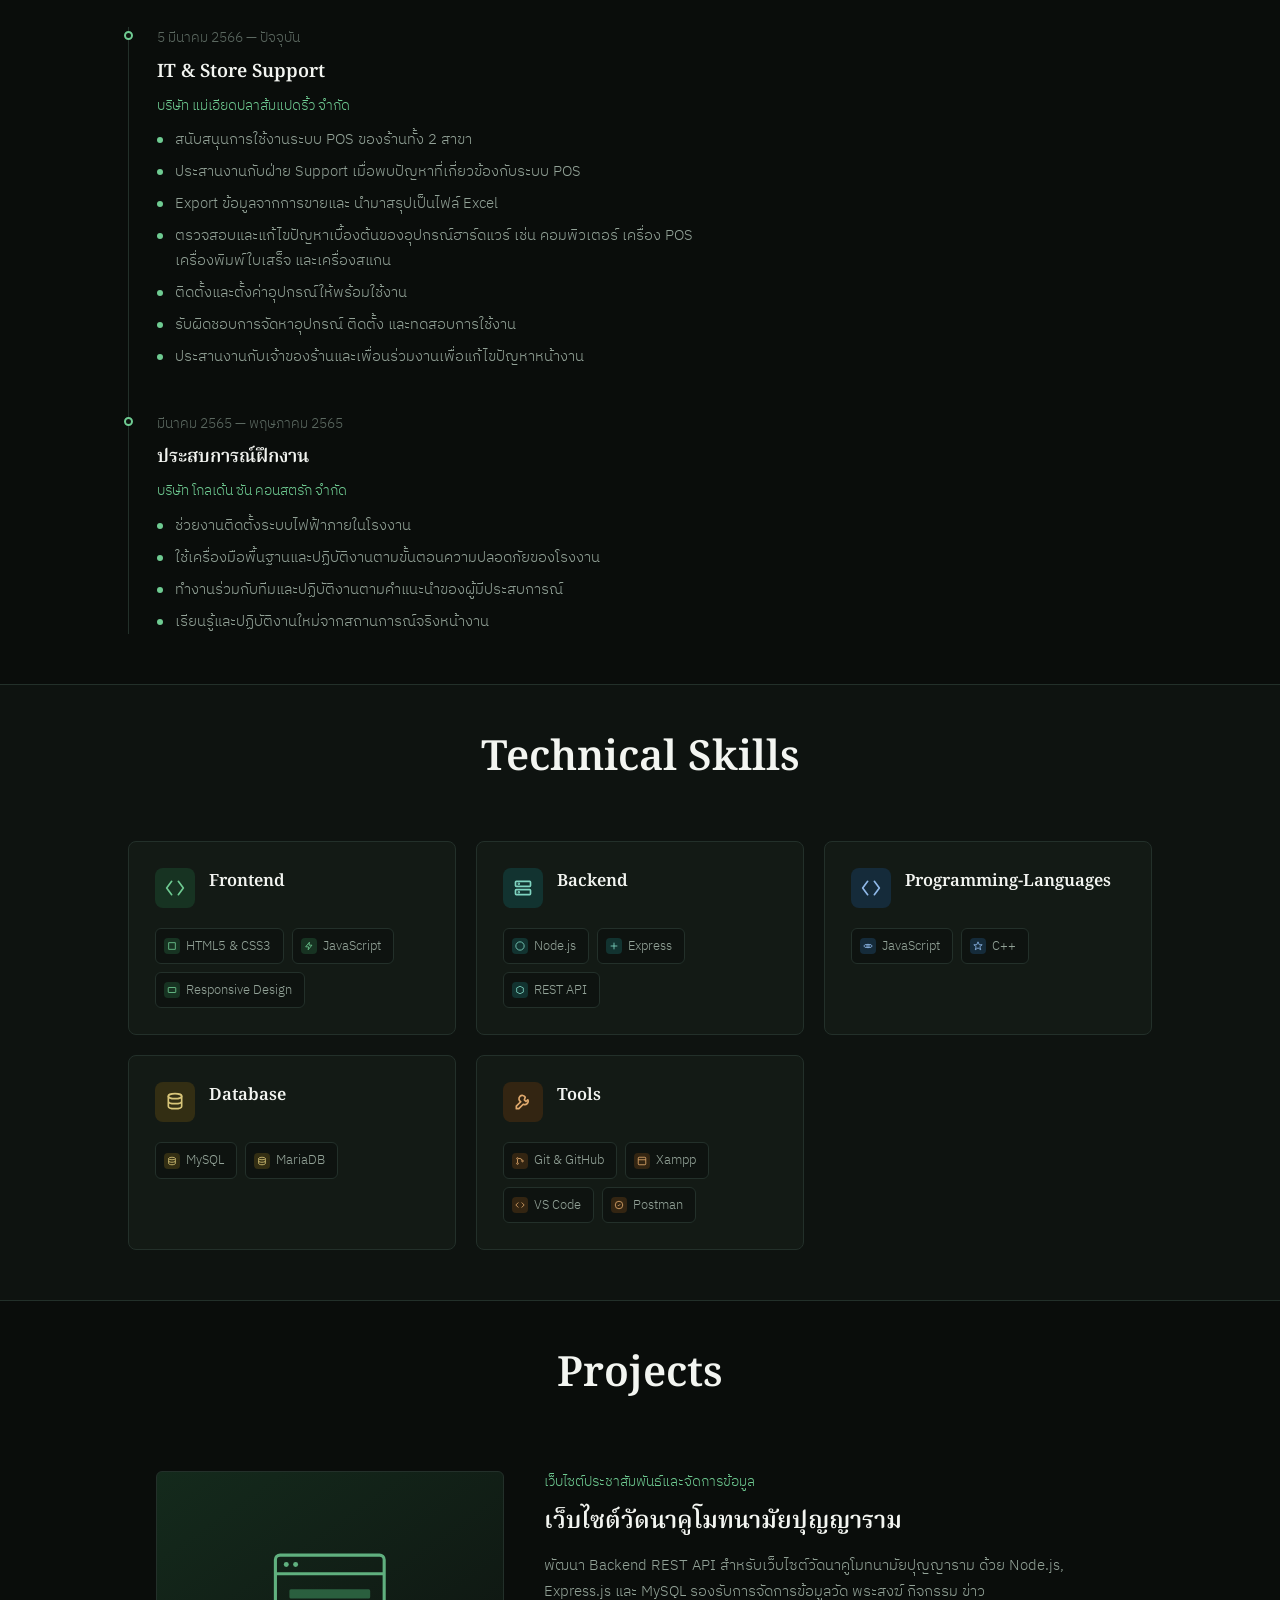
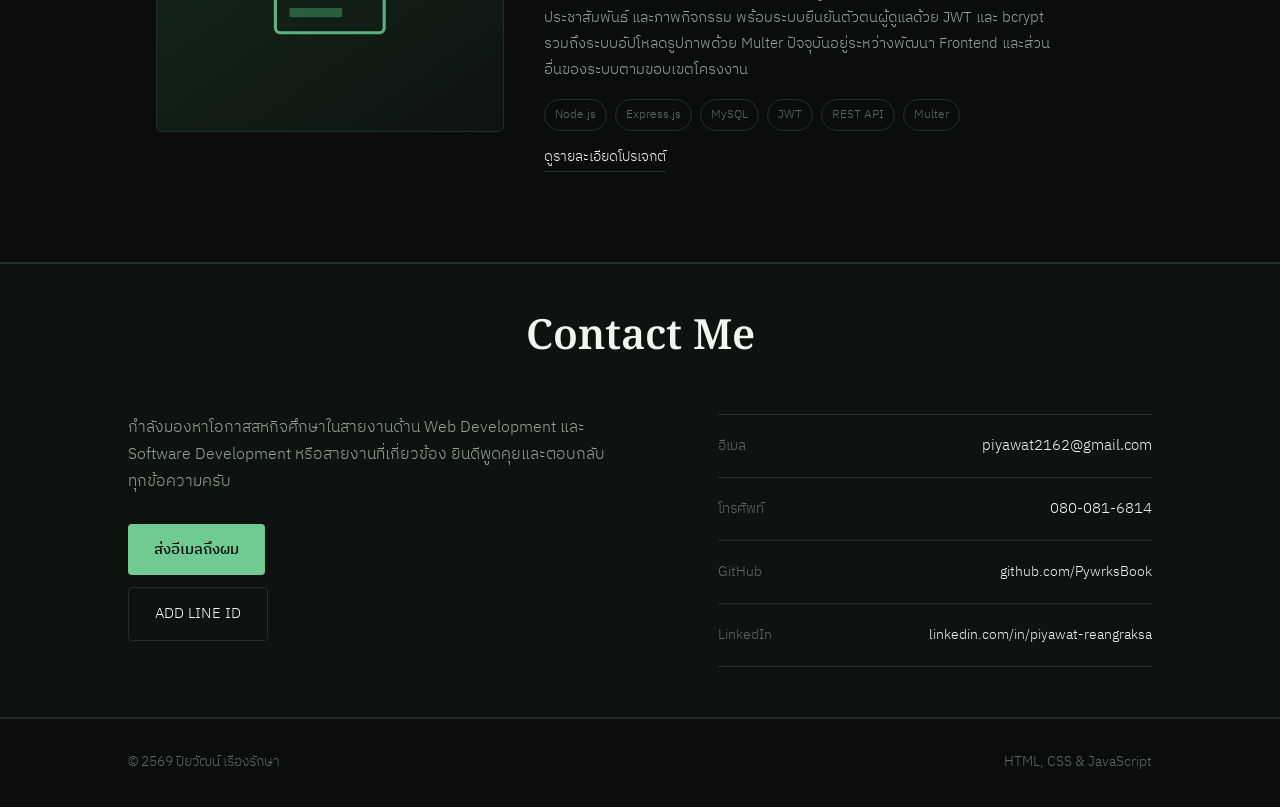
==== commit 1c1622e2: "Feat: add LINE contact button and update TH/EN hero/about content" ====
--- a/index.html
+++ b/index.html
@@ -41,8 +41,8 @@
         <h1><span class="hero-greeting" data-key="heroGreeting">Hello, I'm</span><span class="name-line"><span id="typed-name"></span><span class="cursor"></span></span></h1>
         <p class="hero-desc" data-key="heroDesc">
             ผมเป็นนักศึกษาชั้นปีที่ 4 คณะวิทยาการจัดการ สาขาวิชาคอมพิวเตอร์ธุรกิจ
-          สนใจการพัฒนาเว็บไซต์แบบ Full-stack, REST API และระบบฐานข้อมูล 
-          กำลังมองหาโอกาสฝึกงานสหกิจศึกษาในตำแหน่ง Web Developer เพื่อพัฒนาทักษะและเรียนรู้จากการทำงานจริง
+          สนใจการพัฒนา Web Application และการแก้ปัญหาด้วยซอฟต์แวร์
+กำลังพัฒนาทักษะด้าน Full-stack Development, REST API และ Database ผ่านการทำโปรเจกต์จริง พร้อมมองหาโอกาสฝึกงานสหกิจศึกษาในตำแหน่ง Web Developer
         </p>
         <div class="hero-actions">
           <a href="#projects" class="btn btn-primary" data-key="heroButton1">ดูผลงานของผม</a>
@@ -71,8 +71,8 @@
     <div class="wrap about-grid">
       <div class="reveal">
         <div class="about-text">
-          <p data-key="aboutDesc1">ผมสนใจการพัฒนาเว็บไซต์แบบ Full-stack และกำลังพัฒนาทักษะด้าน Frontend, Backend และฐานข้อมูลผ่านการทำโปรเจกต์จริงและ พร้อมเรียนรู้และเปิดรับเทคโนโลยีใหม่ เพื่อพัฒนาทักษะของตนเองอย่างต่อเนื่อง</p> 
-          <p data-key="aboutDesc2">นอกจากการเรียน ผมมีประสบการณ์ทำงานด้านระบบ POS การจัดการสต็อก การจัดทำรายงาน และการแก้ไขปัญหาอุปกรณ์คอมพิวเตอร์เบื้องต้น ทำให้ได้เรียนรู้การทำงานอย่างเป็นระบบ การตรวจสอบและแก้ไขปัญหา รวมถึงการทำงานร่วมกับผู้อื่นในสถานการณ์จริง</p>
+          <p data-key="aboutDesc1">ผมสนใจการพัฒนาเว็บไซต์แบบ Full-stack และให้ความสำคัญกับทักษะพื้นฐาน (Fundamentals) ด้านการเขียนโปรแกรม การจัดการข้อมูล ฐานข้อมูล และการออกแบบระบบ เพราะเชื่อว่าการเข้าใจพื้นฐานช่วยให้สามารถวิเคราะห์ปัญหาและพัฒนาระบบที่นำไปใช้งานจริงได้ ปัจจุบันผมกำลังพัฒนาทักษะเหล่านี้ผ่านการทำโปรเจกต์จริง และพร้อมเรียนรู้เทคโนโลยีใหม่ ๆ อย่างต่อเนื่อง</p> 
+          <p data-key="aboutDesc2">จากประสบการณ์ทำงานด้านระบบ POS การจัดการสต็อก การประสานงานกับฝ่ายซัพพอร์ต การจัดทำรายงาน และการแก้ไขปัญหาอุปกรณ์คอมพิวเตอร์ ผมได้เรียนรู้กระบวนการทำงานและปัญหาที่เกิดขึ้นในธุรกิจจริง จึงสนใจการนำความรู้ด้านการพัฒนาซอฟต์แวร์มาช่วยแก้ปัญหาและปรับปรุงกระบวนการทำงานให้มีประสิทธิภาพมากขึ้น</p>
         </div>
       </div>
       <div class="reveal">
@@ -262,7 +262,10 @@
         <p data-key="contactDesc">กำลังมองหาโอกาสสหกิจศึกษาในสายงานด้าน Web Development และ Software Development หรือสายงานที่เกี่ยวข้อง
            ยินดีพูดคุยและตอบกลับทุกข้อความครับ</p>
       
-        <a href="https://mail.google.com/mail/?view=cm&fs=1&to=piyawat2162@gmail.com&su=Contact%20from%20Portfolio" target="_blank" rel="noopener" class="btn btn-primary" data-key="contactButton">ส่งอีเมลถึงผม</a>
+        <div class="contact-actions">
+          <a href="https://mail.google.com/mail/?view=cm&fs=1&to=piyawat2162@gmail.com&su=Contact%20from%20Portfolio" target="_blank" rel="noopener" class="btn btn-primary" data-key="contactButton">ส่งอีเมลถึงผม</a>
+          <a href="https://line.me/ti/p/pGTCWBeEhc" target="_blank" rel="noopener" class="btn btn-ghost" data-key="contactLineButton">ADD LINE ID</a>
+        </div>
       </div>
       <div class="reveal contact-list">
         <div class="contact-row"><span data-key="contactEmail">อีเมล</span><span data-key="contactEmailValue">piyawat2162@gmail.com</span></div>
--- a/style.css
+++ b/style.css
@@ -519,10 +519,13 @@
     text-align:center;
   }
   .contact-grid{
-    display:grid; grid-template-columns:1.1fr 0.9fr; gap:60px; align-items:center;
+    display:grid; grid-template-columns:1.1fr 0.9fr; gap:60px; align-items:start;
   }
   .contact-grid h2{ font-size:clamp(2rem,4vw,3.2rem); margin-bottom:20px; }
   .contact-grid > div:first-child p{ color:var(--text-dim); max-width:48ch; margin-bottom:28px; }
+  .contact-actions{
+    display:flex; flex-direction:column; align-items:flex-start; gap:12px;
+  }
   .contact-list{ display:flex; flex-direction:column; gap:0; border-top:1px solid var(--border); }
   .contact-row{
     display:flex; justify-content:space-between; align-items:center;
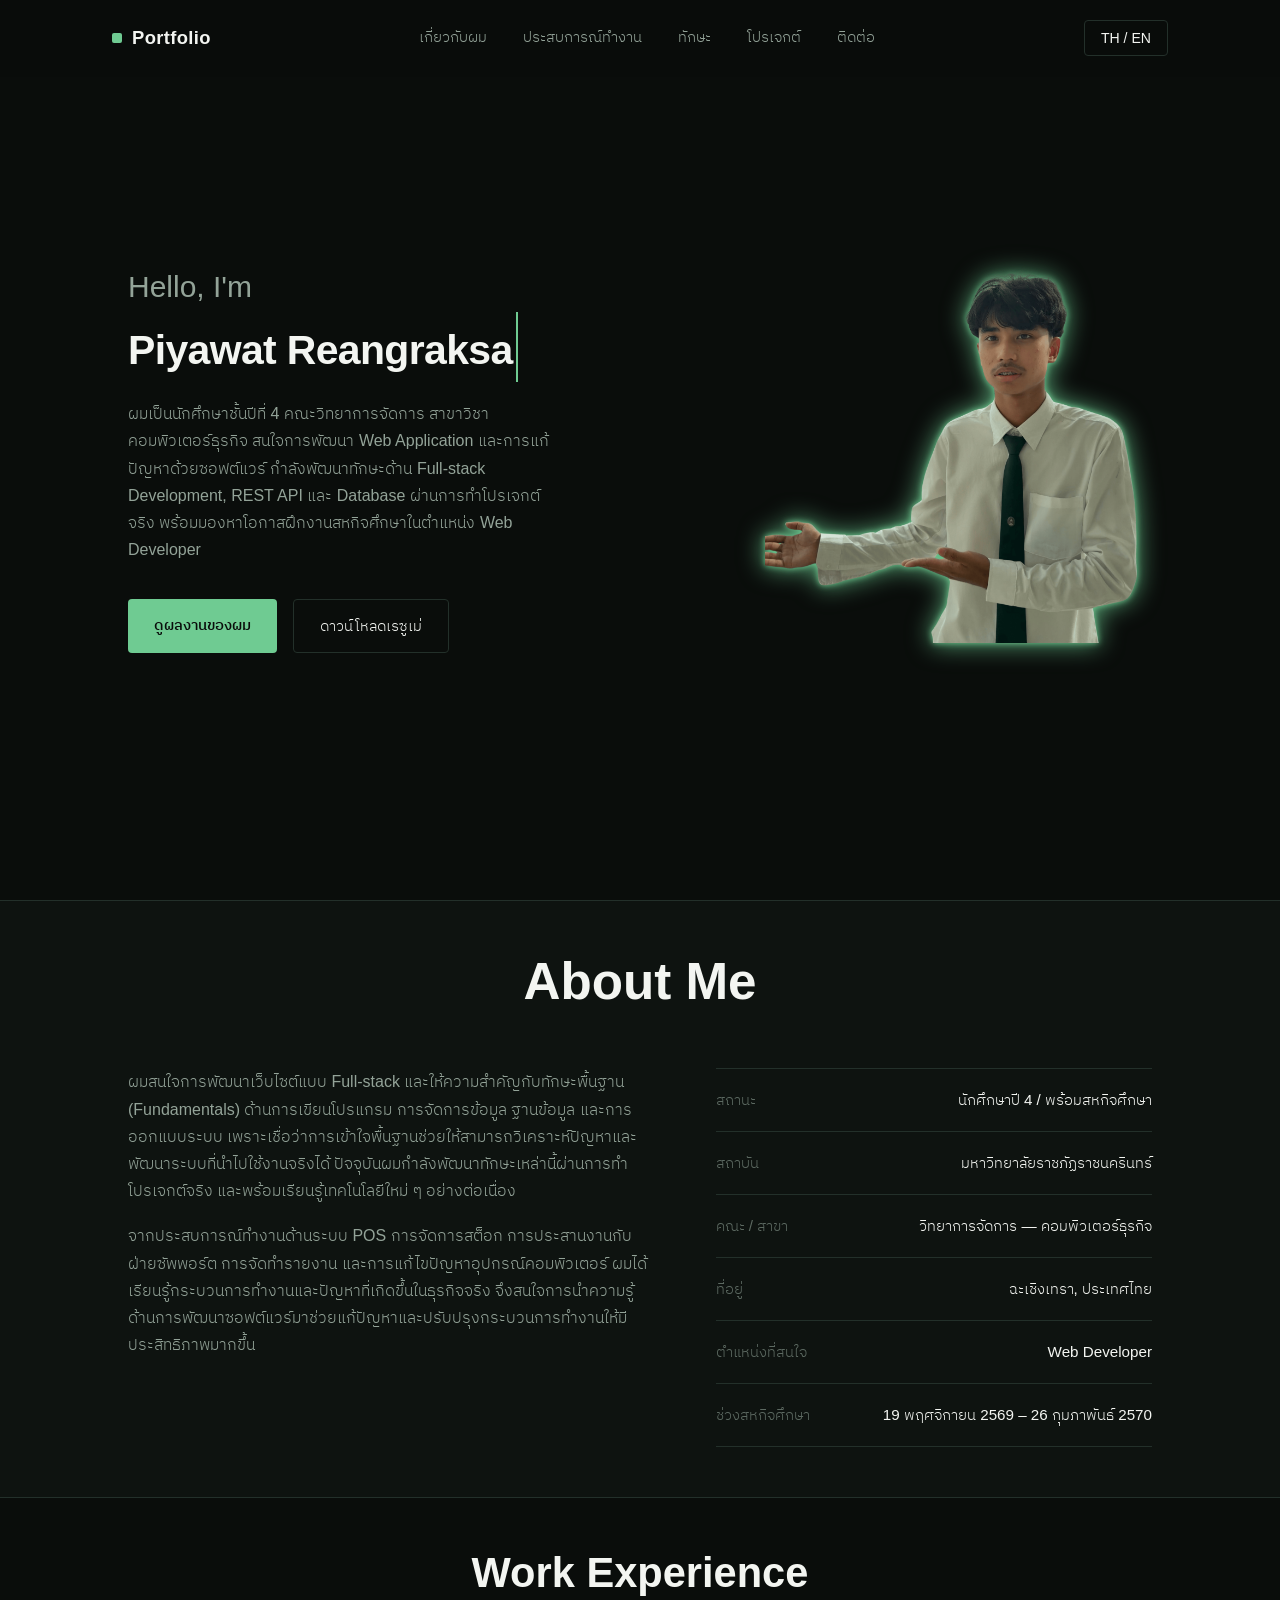
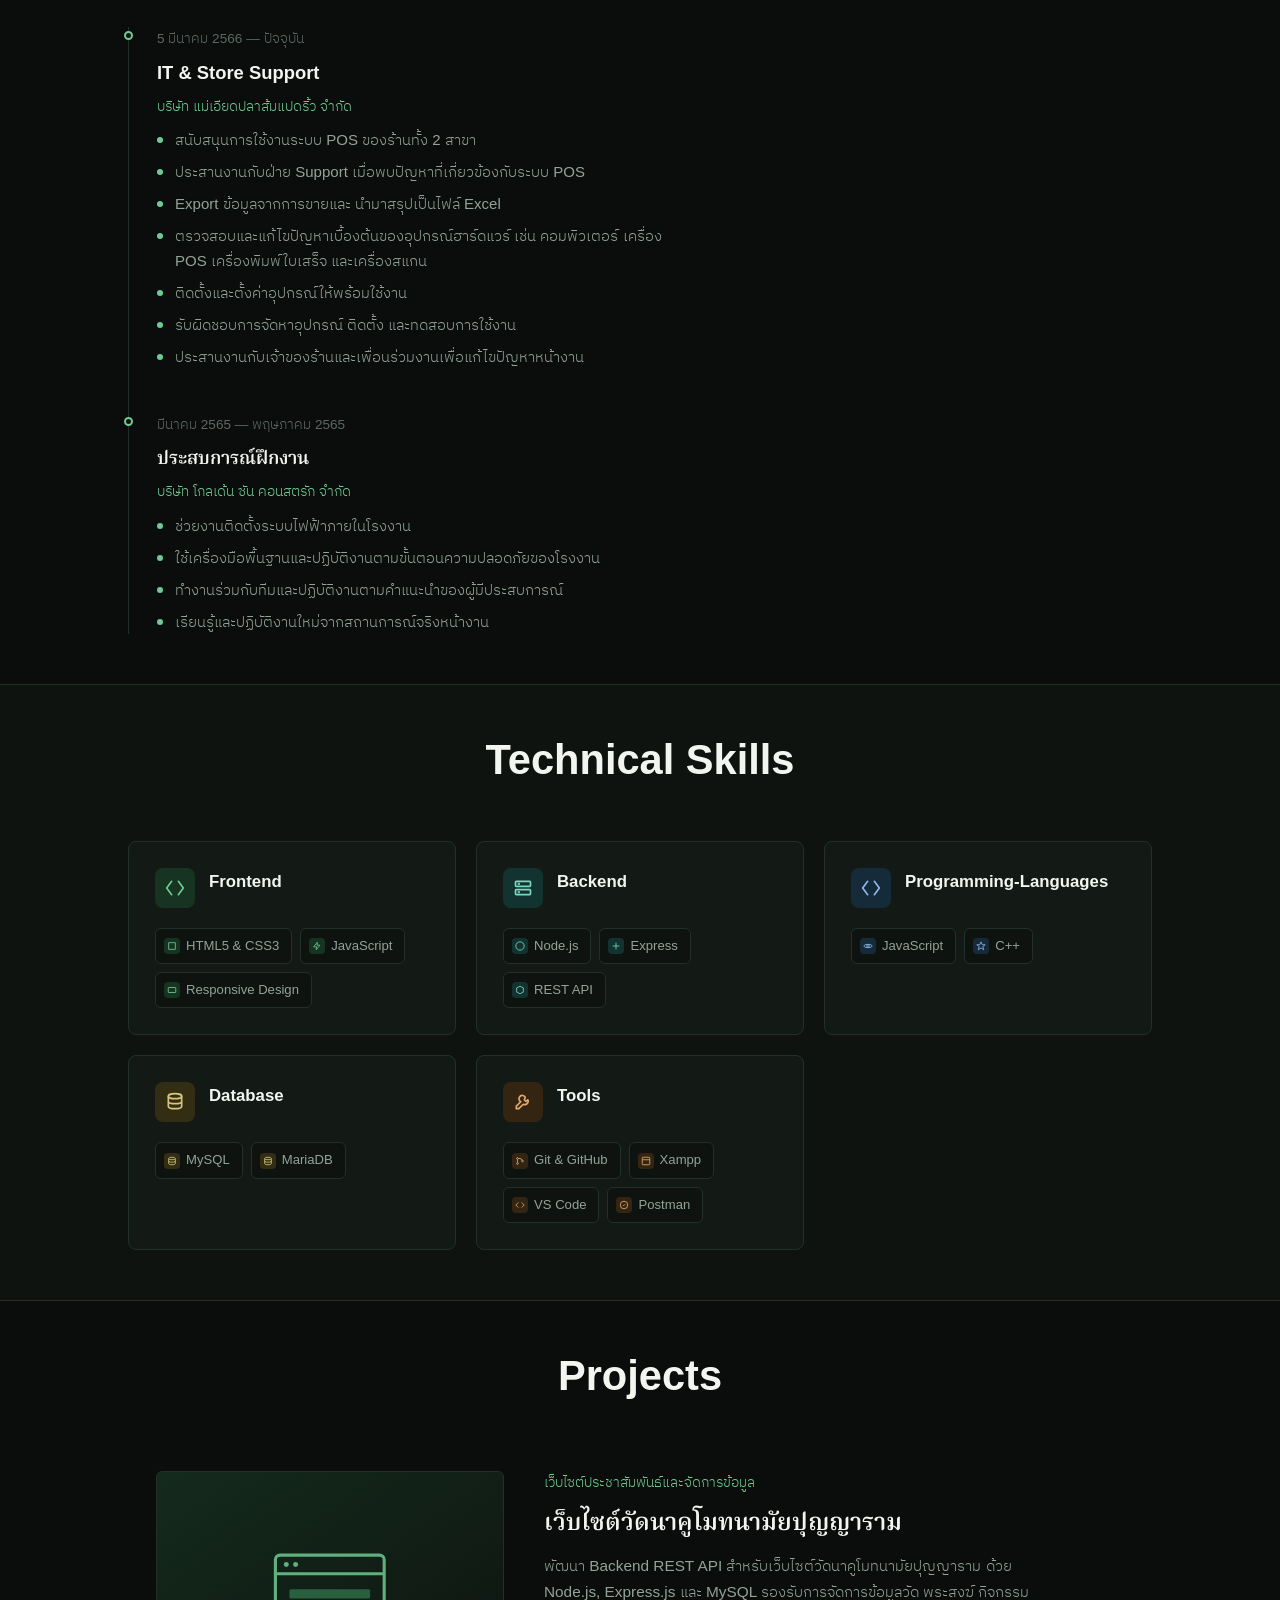
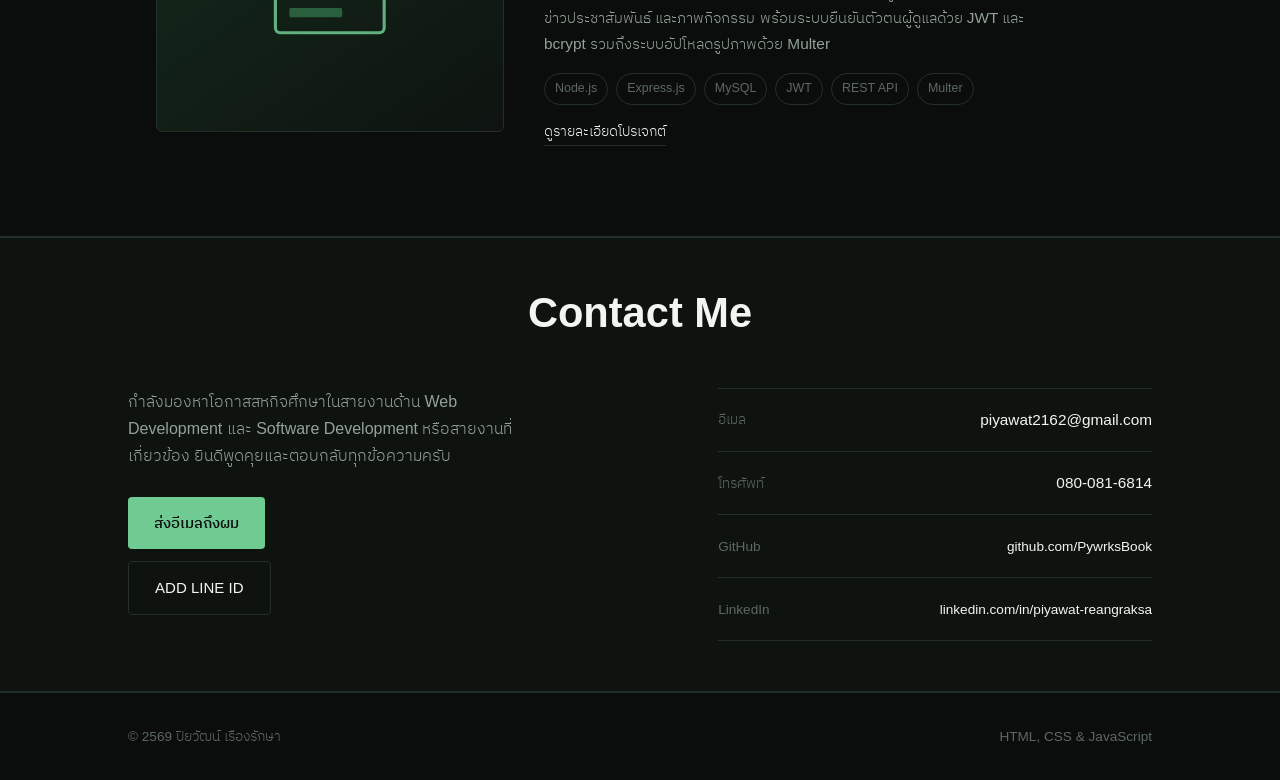
==== commit f0e05dba: "Fix: modal hero overlap and polish detail cards, fonts, and copy" ====
--- a/index.html
+++ b/index.html
@@ -92,7 +92,7 @@
   <section id="work">
     <div class="wrap">
       <div class="section-head reveal">
-        <h2 data-key="workTitle">ประสบการณ์การทำงาน</h2>
+        <h2 data-key="workTitle">Work Experience</h2>
       </div>
       <div class="timeline reveal">
         <div class="timeline-item">
@@ -231,7 +231,7 @@
           <div class="project-body">
             <div class="project-tag" data-key="projectTag">เว็บไซต์ประชาสัมพันธ์และจัดการข้อมูล</div>
             <h3 data-key="projectTitle">เว็บไซต์วัดนาคูโมทนามัยปุญญาราม</h3>
-            <p data-key="projectDesc">พัฒนา Backend REST API สำหรับเว็บไซต์วัดนาคูโมทนามัยปุญญาราม ด้วย Node.js, Express.js และ MySQL รองรับการจัดการข้อมูลวัด พระสงฆ์ กิจกรรม ข่าวประชาสัมพันธ์ และภาพกิจกรรม พร้อมระบบยืนยันตัวตนผู้ดูแลด้วย JWT และ bcrypt รวมถึงระบบอัปโหลดรูปภาพด้วย Multer ปัจจุบันอยู่ระหว่างพัฒนา Frontend และส่วนอื่นของระบบตามขอบเขตโครงงาน</p>
+            <p data-key="projectDesc">พัฒนา Backend REST API สำหรับเว็บไซต์วัดนาคูโมทนามัยปุญญาราม ด้วย Node.js, Express.js และ MySQL รองรับการจัดการข้อมูลวัด พระสงฆ์ กิจกรรม ข่าวประชาสัมพันธ์ และภาพกิจกรรม พร้อมระบบยืนยันตัวตนผู้ดูแลด้วย JWT และ bcrypt รวมถึงระบบอัปโหลดรูปภาพด้วย Multer</p>
             <div class="project-stack">
               <span class="stack-pill">Node.js</span>
               <span class="stack-pill">Express.js</span>
--- a/style.css
+++ b/style.css
@@ -10,8 +10,8 @@
     --accent: #2F6B46;
     --accent-bright: #6FCB92;
     --accent-deep: #142A1C;
-    --serif: 'Noto Serif Thai', serif;
-    --sans: 'IBM Plex Sans Thai', sans-serif;
+    --serif: Arial, Helvetica, 'Noto Serif Thai', serif;
+    --sans: Arial, Helvetica, 'IBM Plex Sans Thai', sans-serif;
   }
 
   *{margin:0;padding:0;box-sizing:border-box;}
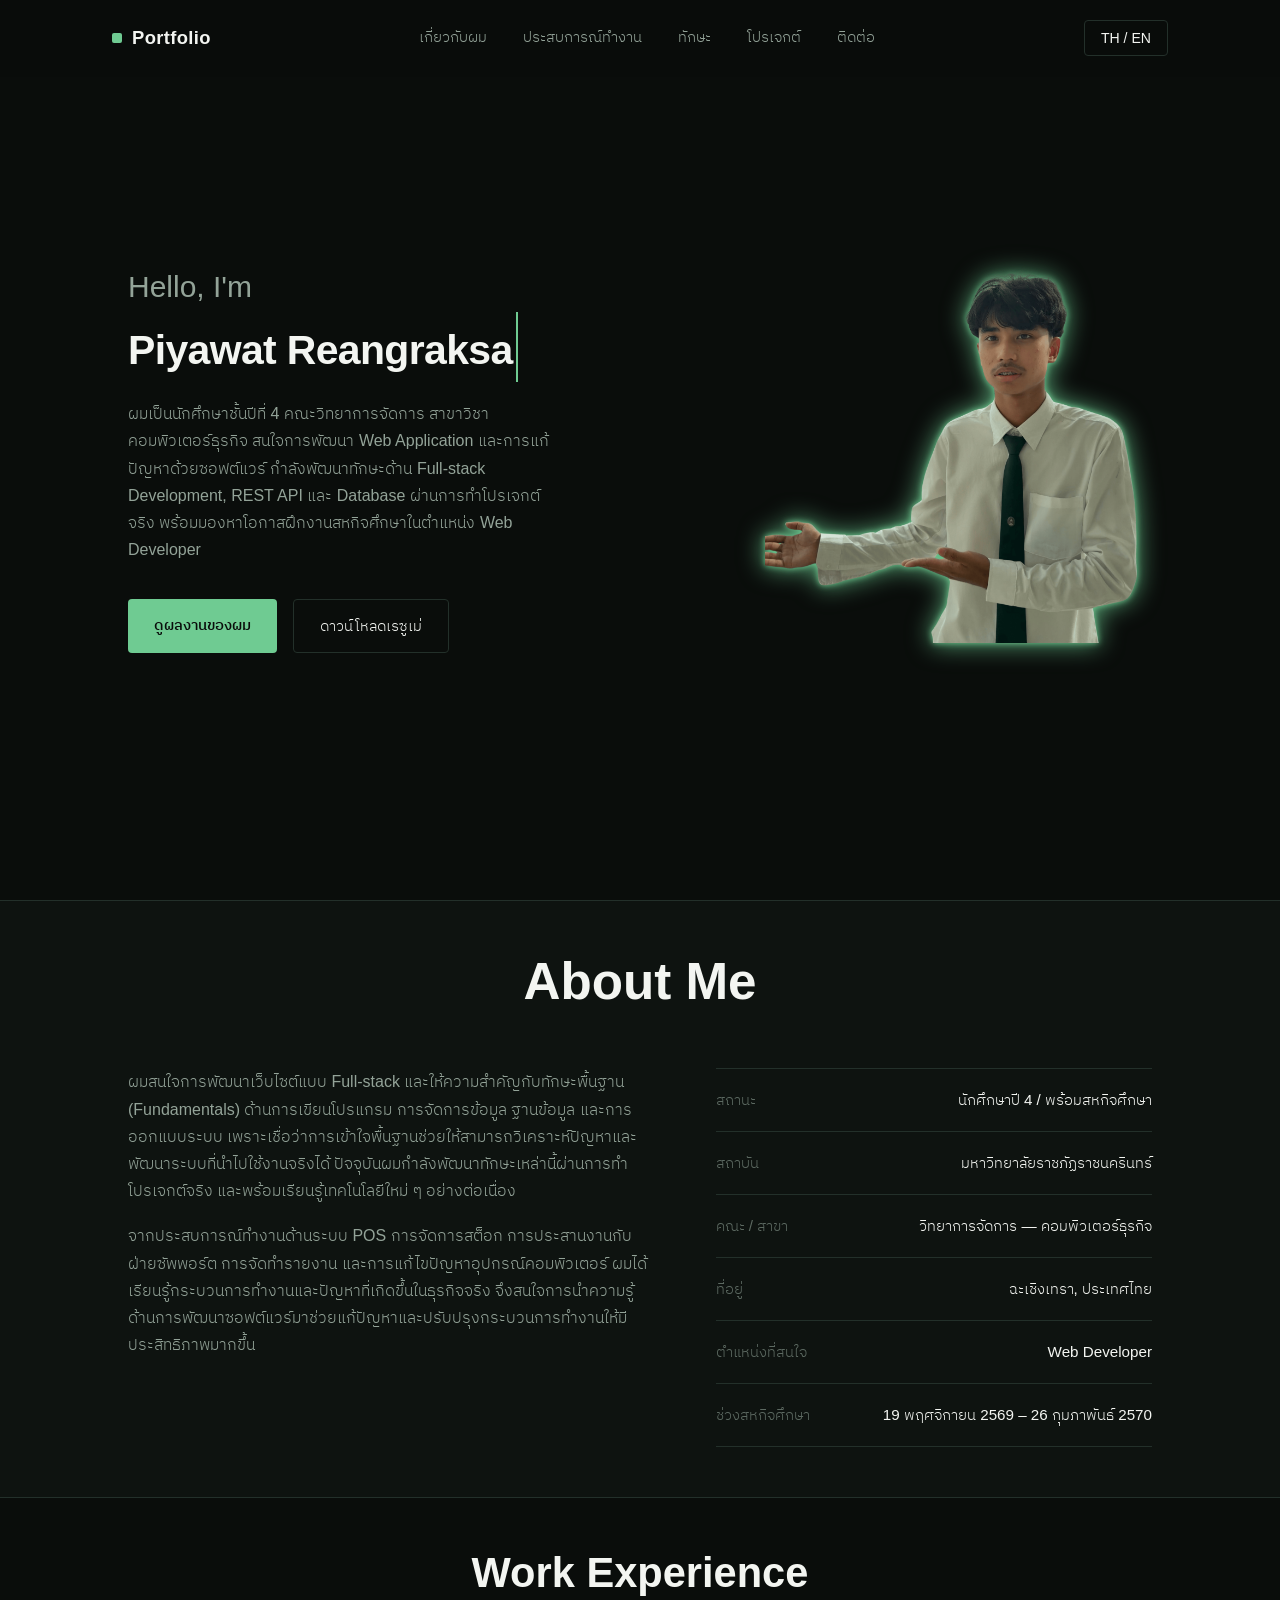
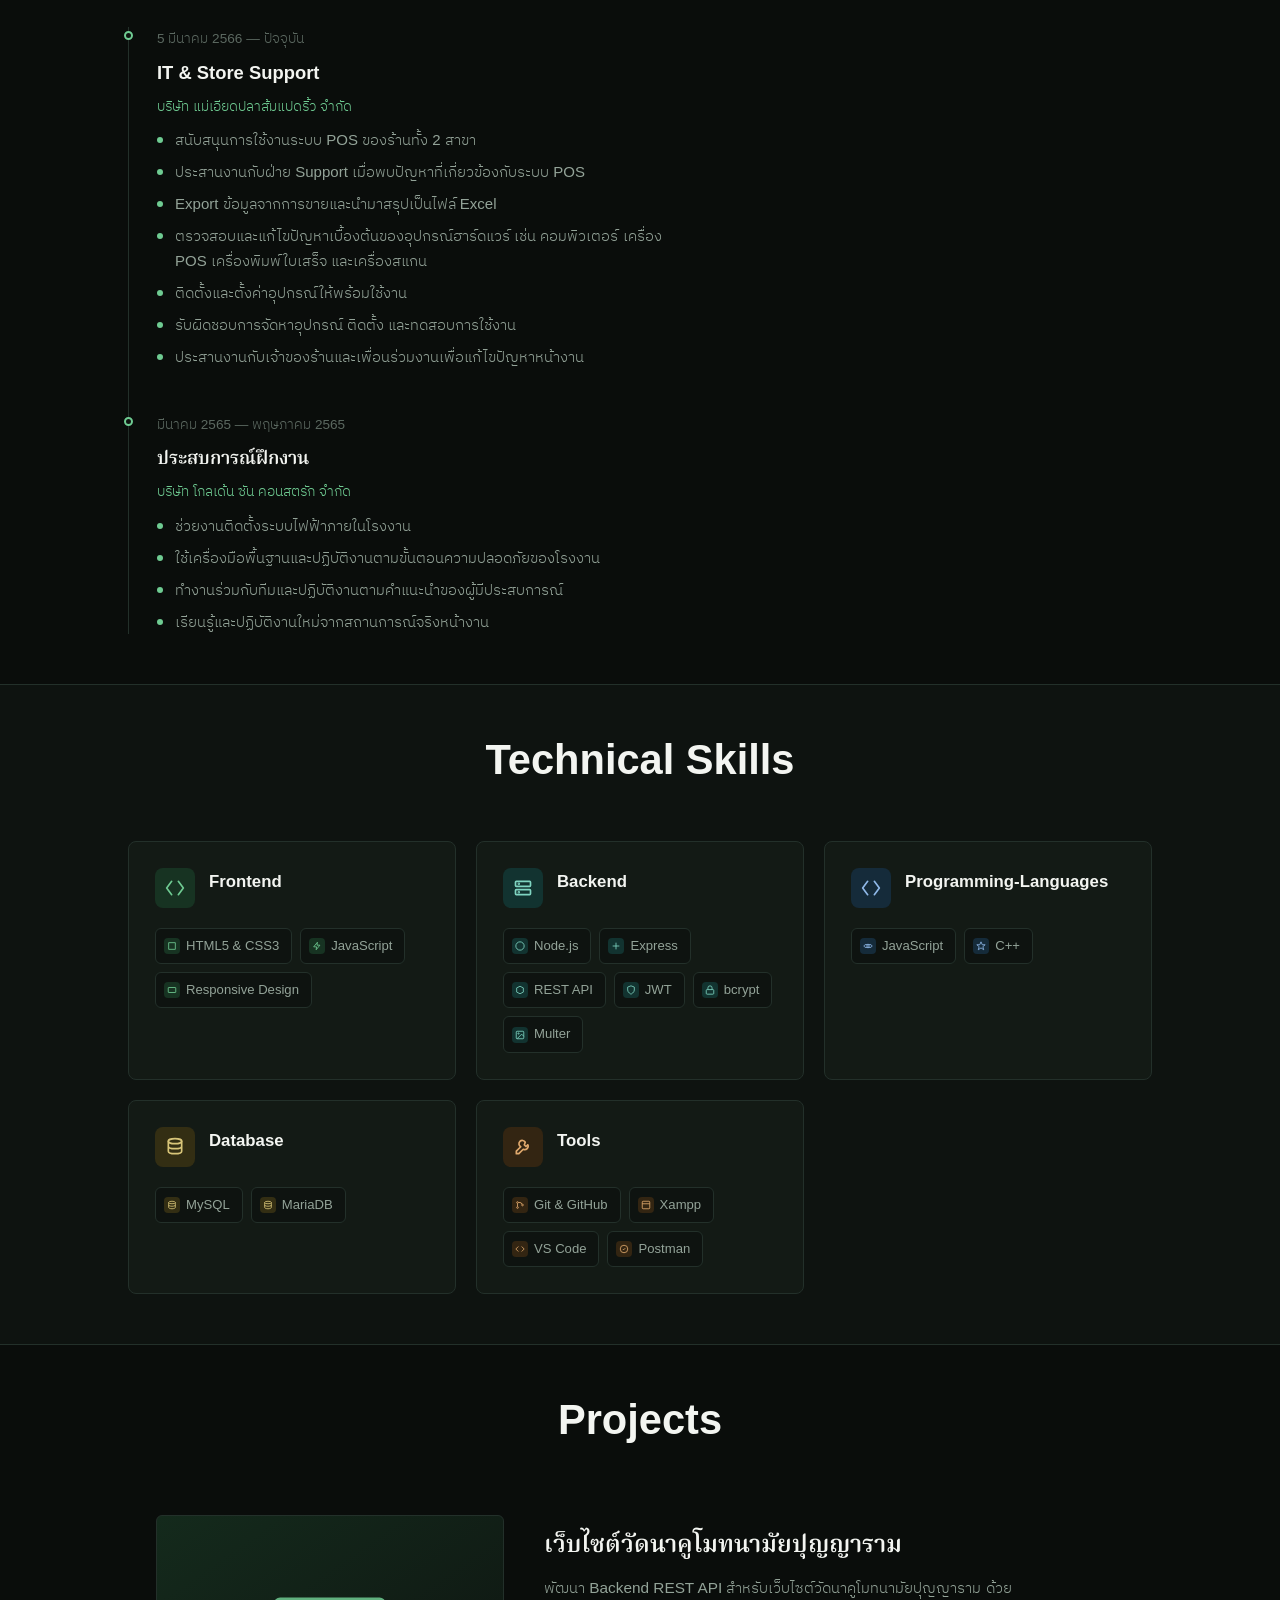
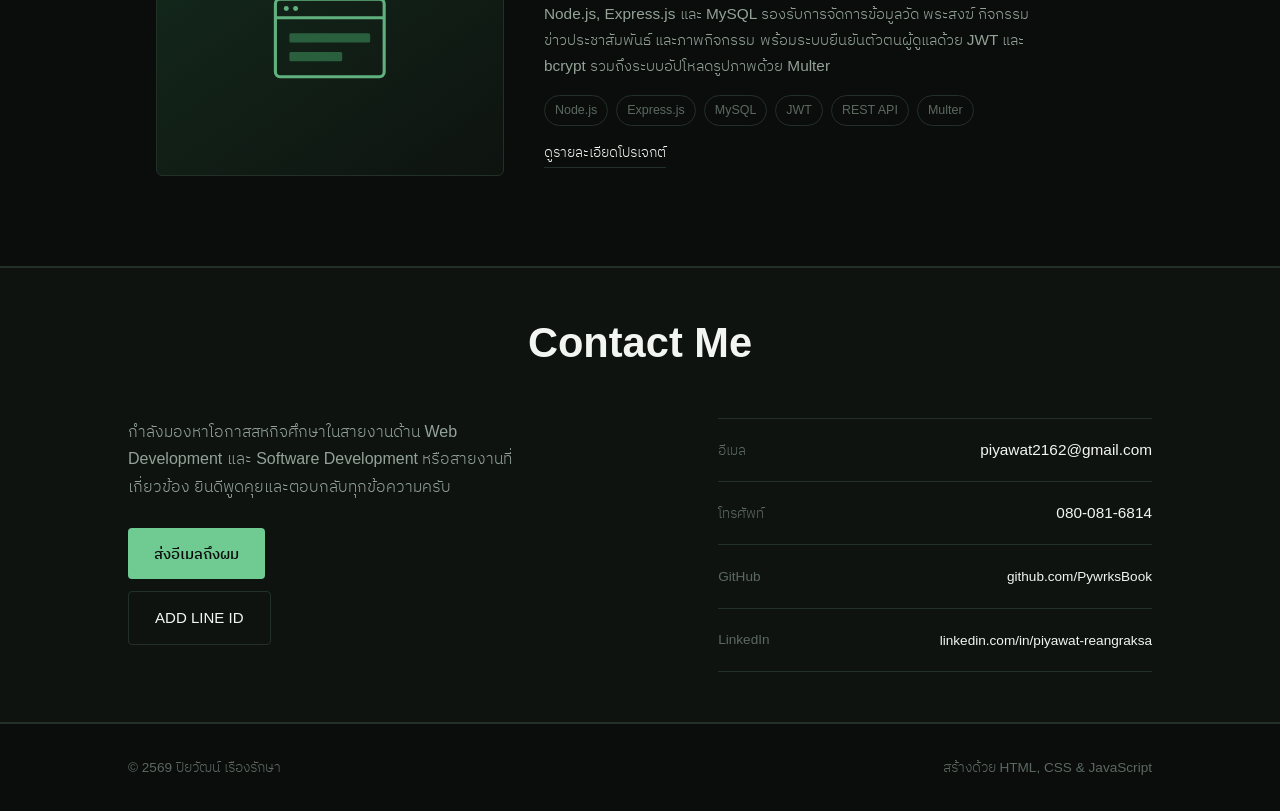
==== commit b95f6e96: "Chore: code review cleanup - remove dead code, fix text inconsistencies and project name" ====
--- a/index.html
+++ b/index.html
@@ -50,13 +50,9 @@
         </div>
       </div>
       <div class="hero-visual">
-        <div class="frame-glow"></div>
         <div class="frame">
-          <div class="frame-border"></div>
           <div class="frame-fill">
             <img class="profile-image" src="img/Me.png" alt="รูปโปรไฟล์ของ Piyawat Reangraksa">
-            <div class="frame-corner tl"></div>
-            <div class="frame-corner br"></div>
           </div>
         </div>
       </div>
@@ -103,7 +99,7 @@
           <ul class="timeline-list">
             <li data-key="workJob1Item1">สนับสนุนการใช้งานระบบ POS ของร้านทั้ง 2 สาขา</li>
             <li data-key="workJob1Item2">ประสานงานกับฝ่าย Support เมื่อพบปัญหาที่เกี่ยวข้องกับระบบ POS</li>
-            <li data-key="workJob1Item3">Export ข้อมูลจากการขายและ นำมาสรุปเป็นไฟล์ Excel</li>
+            <li data-key="workJob1Item3">Export ข้อมูลจากการขายและนำมาสรุปเป็นไฟล์ Excel</li>
             <li data-key="workJob1Item4">ตรวจสอบและแก้ไขปัญหาเบื้องต้นของอุปกรณ์ฮาร์ดแวร์ เช่น คอมพิวเตอร์ เครื่อง POS เครื่องพิมพ์ใบเสร็จ และเครื่องสแกน</li>
             <li data-key="workJob1Item5">ติดตั้งและตั้งค่าอุปกรณ์ให้พร้อมใช้งาน</li>
             <li data-key="workJob1Item6">รับผิดชอบการจัดหาอุปกรณ์ ติดตั้ง และทดสอบการใช้งาน</li>
@@ -160,6 +156,9 @@
             <span class="tag"><span class="tag-dot"><svg viewBox="0 0 24 24" fill="none" stroke="currentColor" stroke-width="2"><path d="M12 2a10 10 0 100 20 10 10 0 000-20z"/></svg></span>Node.js</span>
             <span class="tag"><span class="tag-dot"><svg viewBox="0 0 24 24" fill="none" stroke="currentColor" stroke-width="2"><path d="M4 12h16M12 4v16"/></svg></span>Express</span>
             <span class="tag"><span class="tag-dot"><svg viewBox="0 0 24 24" fill="none" stroke="currentColor" stroke-width="2"><path d="M4 17V7l8-4 8 4v10l-8 4-8-4z"/></svg></span>REST API</span>
+            <span class="tag"><span class="tag-dot"><svg viewBox="0 0 24 24" fill="none" stroke="currentColor" stroke-width="2"><path d="M12 22s8-4 8-10V5l-8-3-8 3v7c0 6 8 10 8 10z"/></svg></span>JWT</span>
+            <span class="tag"><span class="tag-dot"><svg viewBox="0 0 24 24" fill="none" stroke="currentColor" stroke-width="2"><rect x="3" y="11" width="18" height="11" rx="2"/><path d="M7 11V7a5 5 0 0110 0v4"/></svg></span>bcrypt</span>
+            <span class="tag"><span class="tag-dot"><svg viewBox="0 0 24 24" fill="none" stroke="currentColor" stroke-width="2"><rect x="3" y="3" width="18" height="18" rx="2"/><circle cx="8.5" cy="8.5" r="1.5"/><path d="M21 15l-5-5L5 21"/></svg></span>Multer</span>
           </div>
         </div>
 
@@ -229,7 +228,6 @@
             </svg>
           </div>
           <div class="project-body">
-            <div class="project-tag" data-key="projectTag">เว็บไซต์ประชาสัมพันธ์และจัดการข้อมูล</div>
             <h3 data-key="projectTitle">เว็บไซต์วัดนาคูโมทนามัยปุญญาราม</h3>
             <p data-key="projectDesc">พัฒนา Backend REST API สำหรับเว็บไซต์วัดนาคูโมทนามัยปุญญาราม ด้วย Node.js, Express.js และ MySQL รองรับการจัดการข้อมูลวัด พระสงฆ์ กิจกรรม ข่าวประชาสัมพันธ์ และภาพกิจกรรม พร้อมระบบยืนยันตัวตนผู้ดูแลด้วย JWT และ bcrypt รวมถึงระบบอัปโหลดรูปภาพด้วย Multer</p>
             <div class="project-stack">
@@ -281,7 +279,7 @@
 <footer>
   <div class="wrap footer-inner">
     <span data-key="footerCopyright">© 2569 ปิยวัฒน์ เรืองรักษา</span>
-    <span data-key="footerCredit">  HTML, CSS &amp; JavaScript</span>
+    <span data-key="footerCredit">สร้างด้วย HTML, CSS &amp; JavaScript</span>
   </div>
 </footer>
 
--- a/style.css
+++ b/style.css
@@ -126,8 +126,6 @@
     color:var(--accent-bright);
   }
 
-  .menu-toggle{ display:none; }
-
   /* hero */
   .hero{
     min-height:100vh;
@@ -148,14 +146,6 @@
     width:80%;
     max-width:none;
     padding:0;
-  }
-
-  .hero-eyebrow{
-    color:var(--accent-bright);
-    font-size:0.95rem;
-    margin-bottom:18px;
-    opacity:0;
-    animation:fadeUp 0.8s ease 0.1s forwards;
   }
 
   .hero h1{
@@ -243,14 +233,6 @@
     position:relative;
   }
 
-  .frame-glow{
-    display:none;
-  }
-  @keyframes glowPulse{
-    0%,100%{ opacity:0.7; transform:scale(1); }
-    50%{ opacity:1; transform:scale(1.08); }
-  }
-
   .frame{
     width:min(500px, 100%); height:auto;
     aspect-ratio:1;
@@ -260,10 +242,6 @@
     transition:transform 0.5s cubic-bezier(.2,.8,.2,1);
   }
   .hero-visual:hover .frame{ transform:translateY(-6px) rotate(-1deg); }
-
-  .frame-border{
-    display:none;
-  }
 
   .frame-fill{
     position:absolute; inset:0;
@@ -284,20 +262,6 @@
   .hero-visual:hover .profile-image{
     filter:drop-shadow(0 0 4px var(--accent-bright)) drop-shadow(0 0 20px rgba(111,203,146,.95));
   }
-  .frame-initials{
-    font-family:var(--serif);
-    font-size:5rem;
-    font-weight:600;
-    color:var(--accent);
-    opacity:0.9;
-    transition:color 0.4s ease, opacity 0.4s ease;
-  }
-  .hero-visual:hover .frame-initials{ color:var(--accent-bright); opacity:1; }
-
-  .frame-corner{
-    display:none;
-  }
-
   /* section generic */
   section{ padding:50px 0; position:relative; }
   .section-head{ margin-bottom:56px; max-width:60ch; }
@@ -386,8 +350,6 @@
     font-family:var(--serif); font-size:1.05rem; font-weight:600; color:var(--text);
     margin-bottom:4px;
   }
-  .skill-card-head p{ color:var(--text-faint); font-size:0.82rem; line-height:1.5; }
-
   .tag-row{ display:flex; flex-wrap:wrap; gap:8px; }
   .tag{
     display:inline-flex; align-items:center; gap:6px;
@@ -459,7 +421,6 @@
   .project-card:hover .project-visual svg{ opacity:1; }
 
   .project-body{ display:flex; flex-direction:column; justify-content:center; }
-  .project-tag{ color:var(--accent-bright); font-size:0.85rem; margin-bottom:8px; }
   .project-body h3{
     font-family:var(--serif); font-size:1.5rem; font-weight:600; margin-bottom:10px;
   }
@@ -476,8 +437,6 @@
   }
   .project-card:hover .project-link{ border-color:var(--accent-bright); color:var(--accent-bright); }
 
-  /* experience */
-  #experience{ background:var(--bg-alt); border-top:1px solid var(--border); border-bottom:1px solid var(--border); }
   .timeline{ position:relative; padding-left:28px; border-left:1px solid var(--border); }
   .timeline-item{ position:relative; padding-bottom:44px; }
   .timeline-item:last-child{ padding-bottom:0; }
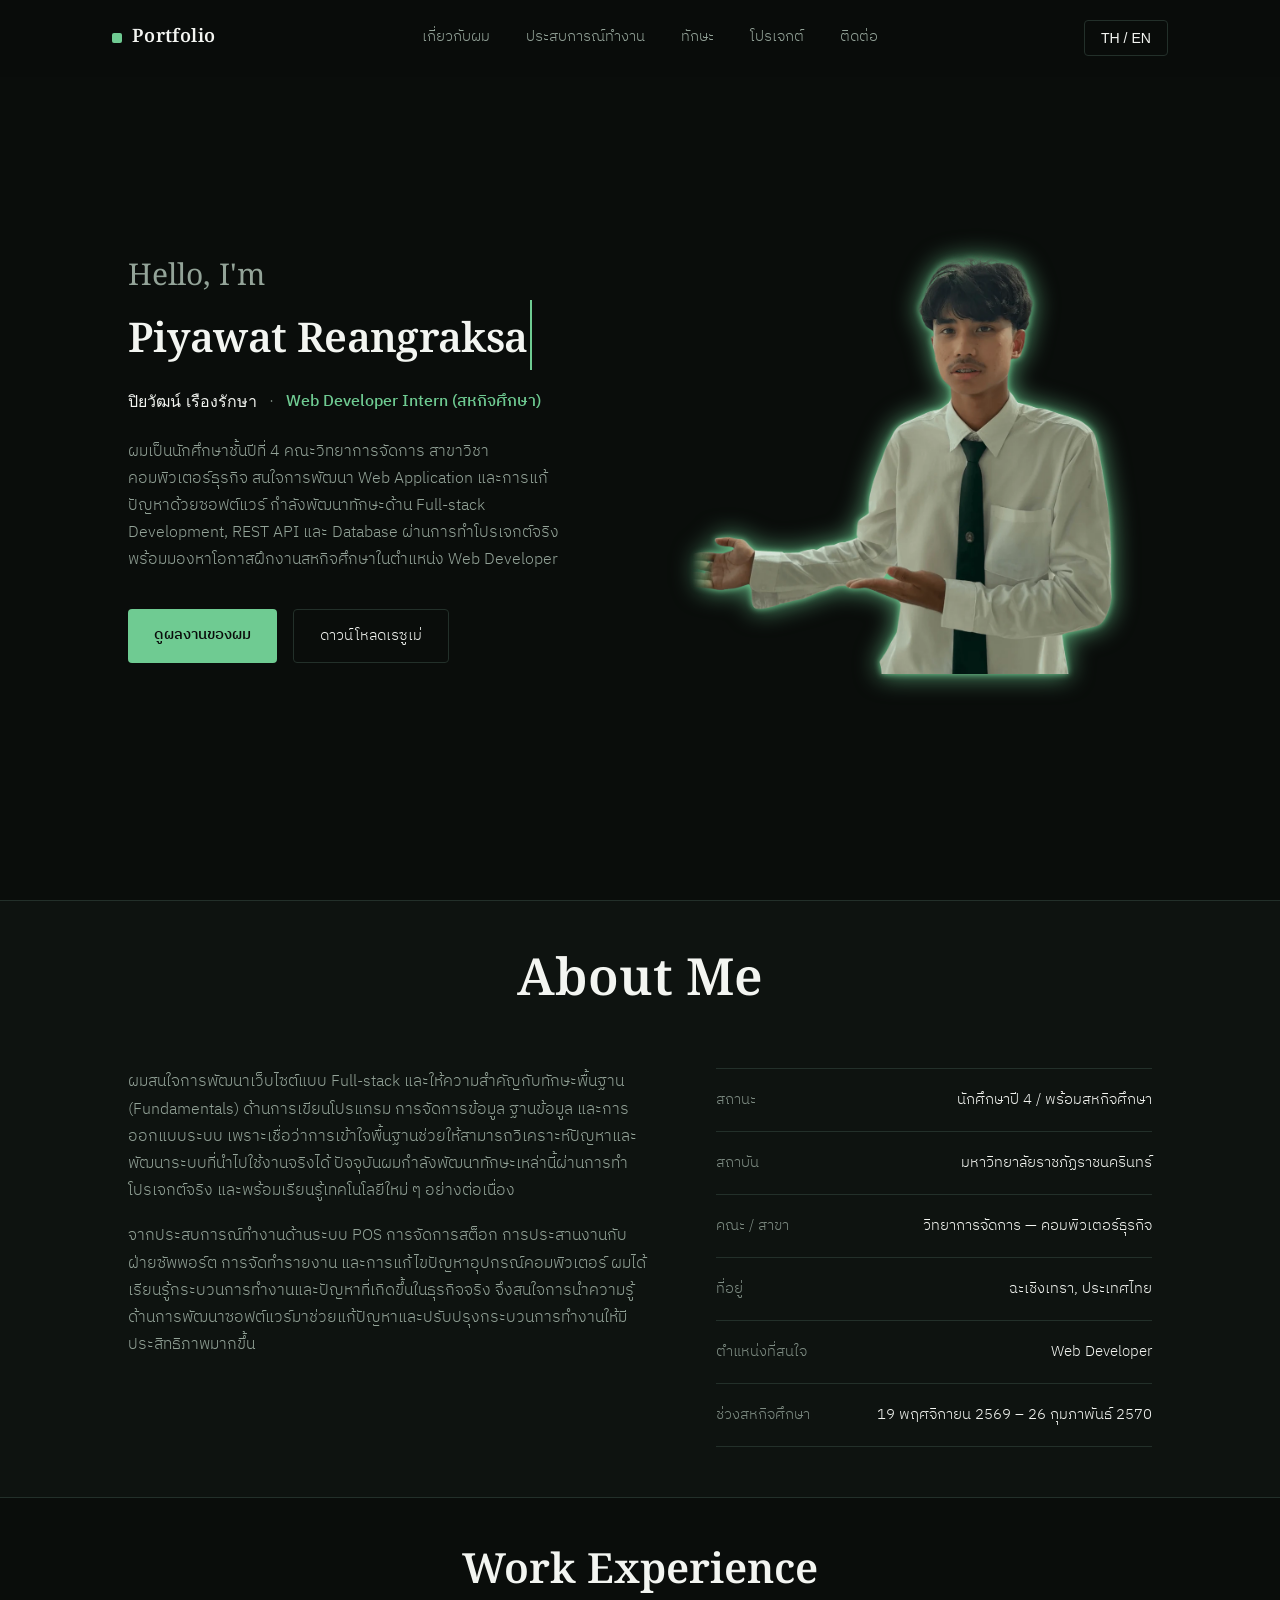
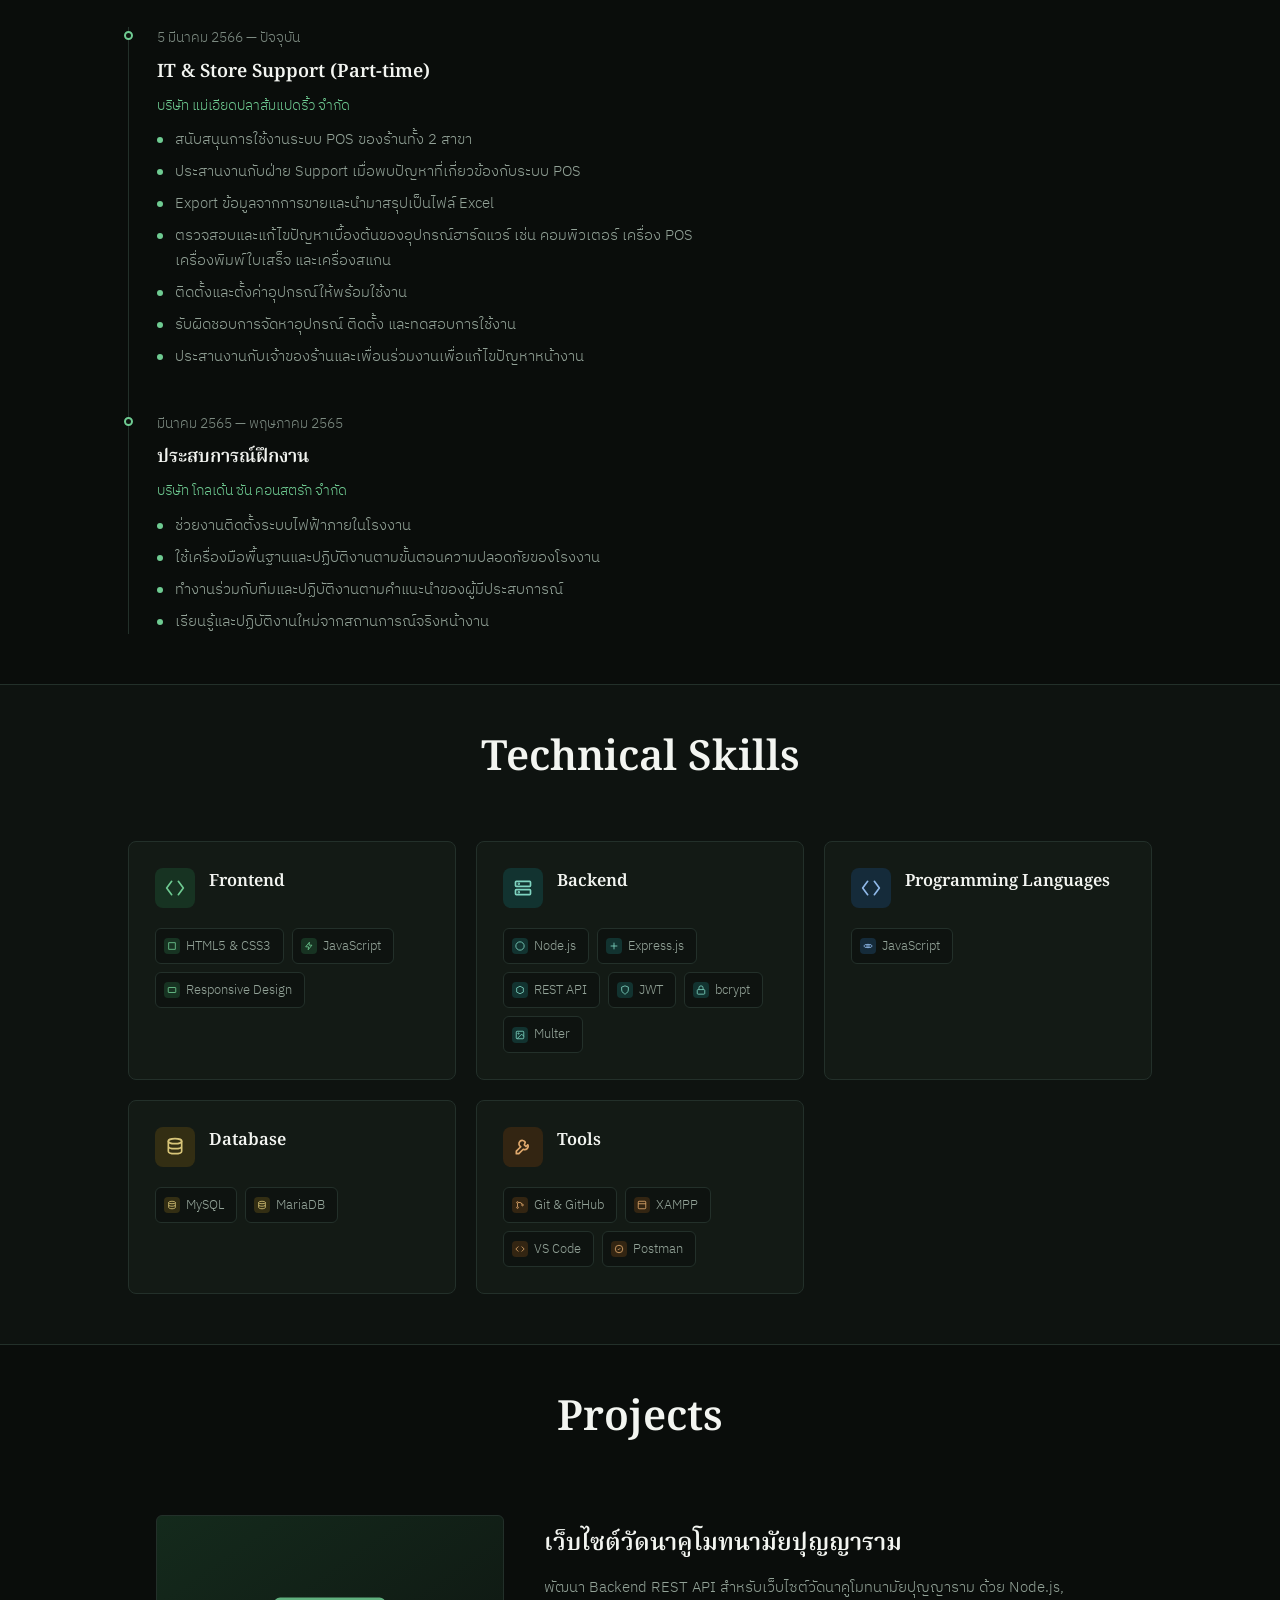
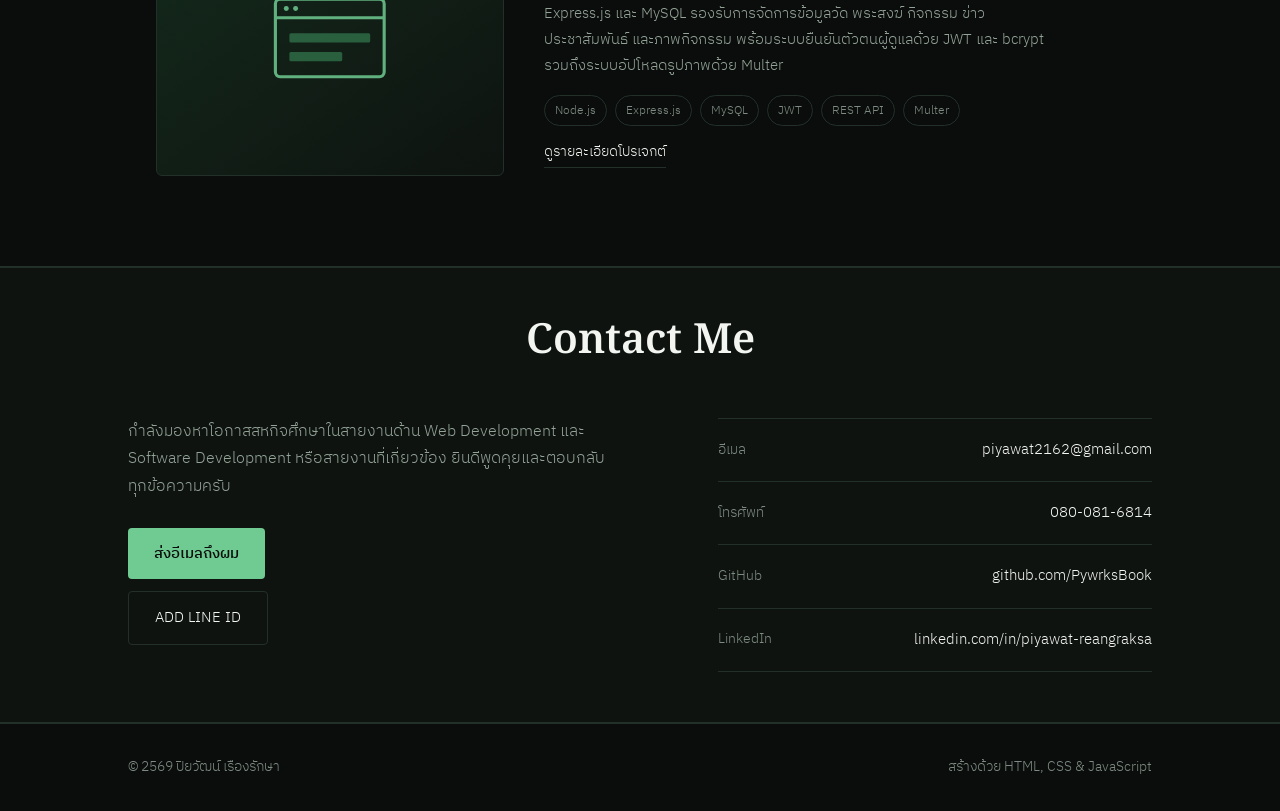
==== commit 50a79999: "Chore: update project assets (WebP, favicon, OG image) and refresh website content" ====
--- a/index.html
+++ b/index.html
@@ -3,15 +3,29 @@
 <head>
 <meta charset="UTF-8">
 <meta name="viewport" content="width=device-width, initial-scale=1.0">
-<title>Piyawat Reangraksa-Portfolio</title>
+<title>Piyawat Reangraksa — Portfolio</title>
 <meta name="description" content="Piyawat Reangraksa — 4th-year Business Computer student and aspiring Web Developer, seeking a co-op internship. Full-stack projects with HTML, CSS, JavaScript, Node.js, Express, and MySQL.">
 <meta property="og:title" content="Piyawat Reangraksa — Portfolio">
 <meta property="og:description" content="4th-year Business Computer student and aspiring Web Developer, seeking a co-op internship.">
 <meta property="og:type" content="website">
+<meta property="og:url" content="https://pywrksbook.github.io/portfolio/">
+<meta property="og:image" content="https://pywrksbook.github.io/portfolio/img/og-image.png">
+<meta property="og:image:width" content="1200">
+<meta property="og:image:height" content="630">
+<meta name="twitter:card" content="summary_large_image">
+<link rel="icon" href="favicon.svg" type="image/svg+xml">
+<link rel="icon" href="favicon.png" type="image/png" sizes="180x180">
+<link rel="apple-touch-icon" href="favicon.png">
 <link rel="preconnect" href="https://fonts.googleapis.com">
 <link rel="preconnect" href="https://fonts.gstatic.com" crossorigin>
 <link href="https://fonts.googleapis.com/css2?family=Noto+Serif+Thai:wght@400;500;600;700&family=IBM+Plex+Sans+Thai:wght@300;400;500;600;700&display=swap" rel="stylesheet">
 <link rel="stylesheet" href="style.css">
+<noscript><style>
+  /* ถ้า JavaScript ปิดอยู่: แสดงชื่อเต็มและเนื้อหาที่ปกติจะ fade-in ด้วย JS */
+  .sr-only{ position:static; width:auto; height:auto; margin:0; overflow:visible; clip:auto; white-space:nowrap; }
+  #typed-name, .cursor{ display:none; }
+  .reveal{ opacity:1; transform:none; }
+</style></noscript>
 <script src="translations.js" defer></script>
 </head>
 <body>
@@ -21,14 +35,17 @@
 <header id="site-header">
   <nav class="nav">
     <a href="#top" class="logo"><span class="logo-mark"></span>Portfolio</a>
-    <div class="nav-links">
+    <div class="nav-links" id="nav-links">
       <a href="#about" data-key="navAbout">เกี่ยวกับผม</a>
       <a href="#work" data-key="navWork">ประสบการณ์ทำงาน</a>
       <a href="#skills" data-key="navSkills">ทักษะ</a>
       <a href="#projects" data-key="navProjects">โปรเจกต์</a>
       <a href="#contact" data-key="navContact">ติดต่อ</a>
     </div>
-    <button id="lang-toggle" class="nav-cta lang-btn">TH / EN</button>
+    <div class="nav-actions">
+      <button id="lang-toggle" class="nav-cta lang-btn">TH / EN</button>
+      <button id="nav-toggle" class="nav-toggle" type="button" aria-label="Menu" aria-expanded="false" aria-controls="nav-links"><span></span><span></span><span></span></button>
+    </div>
   </nav>
 </header>
 
@@ -38,7 +55,8 @@
   <section class="hero">
     <div class="wrap hero-grid">
       <div>
-        <h1><span class="hero-greeting" data-key="heroGreeting">Hello, I'm</span><span class="name-line"><span id="typed-name"></span><span class="cursor"></span></span></h1>
+        <h1><span class="hero-greeting" data-key="heroGreeting">Hello, I'm</span><span class="name-line"><span class="sr-only">Piyawat Reangraksa</span><span id="typed-name" aria-hidden="true"></span><span class="cursor" aria-hidden="true"></span></span></h1>
+        <p class="hero-role"><span class="hero-role-th" lang="th">ปิยวัฒน์ เรืองรักษา</span><span class="hero-role-sep" aria-hidden="true">·</span><span class="hero-role-title" data-key="heroRole">Web Developer Intern (สหกิจศึกษา)</span></p>
         <p class="hero-desc" data-key="heroDesc">
             ผมเป็นนักศึกษาชั้นปีที่ 4 คณะวิทยาการจัดการ สาขาวิชาคอมพิวเตอร์ธุรกิจ
           สนใจการพัฒนา Web Application และการแก้ปัญหาด้วยซอฟต์แวร์
@@ -52,7 +70,7 @@
       <div class="hero-visual">
         <div class="frame">
           <div class="frame-fill">
-            <img class="profile-image" src="img/Me.png" alt="รูปโปรไฟล์ของ Piyawat Reangraksa">
+            <img class="profile-image" src="img/Me.webp" width="1000" height="1007" alt="รูปโปรไฟล์ของ Piyawat Reangraksa">
           </div>
         </div>
       </div>
@@ -94,7 +112,7 @@
         <div class="timeline-item">
           <div class="timeline-dot"></div>
           <div class="when" data-key="workJob1Date">5 มีนาคม 2566 — ปัจจุบัน</div>
-          <h3 data-key="workJob1Title">IT &amp; Store Support</h3>
+          <h3 data-key="workJob1Title">IT &amp; Store Support (Part-time)</h3>
           <div class="org" data-key="workJob1Company">บริษัท แม่เอียดปลาส้มแปดริ้ว จำกัด</div>
           <ul class="timeline-list">
             <li data-key="workJob1Item1">สนับสนุนการใช้งานระบบ POS ของร้านทั้ง 2 สาขา</li>
@@ -154,7 +172,7 @@
           </div>
           <div class="tag-row">
             <span class="tag"><span class="tag-dot"><svg viewBox="0 0 24 24" fill="none" stroke="currentColor" stroke-width="2"><path d="M12 2a10 10 0 100 20 10 10 0 000-20z"/></svg></span>Node.js</span>
-            <span class="tag"><span class="tag-dot"><svg viewBox="0 0 24 24" fill="none" stroke="currentColor" stroke-width="2"><path d="M4 12h16M12 4v16"/></svg></span>Express</span>
+            <span class="tag"><span class="tag-dot"><svg viewBox="0 0 24 24" fill="none" stroke="currentColor" stroke-width="2"><path d="M4 12h16M12 4v16"/></svg></span>Express.js</span>
             <span class="tag"><span class="tag-dot"><svg viewBox="0 0 24 24" fill="none" stroke="currentColor" stroke-width="2"><path d="M4 17V7l8-4 8 4v10l-8 4-8-4z"/></svg></span>REST API</span>
             <span class="tag"><span class="tag-dot"><svg viewBox="0 0 24 24" fill="none" stroke="currentColor" stroke-width="2"><path d="M12 22s8-4 8-10V5l-8-3-8 3v7c0 6 8 10 8 10z"/></svg></span>JWT</span>
             <span class="tag"><span class="tag-dot"><svg viewBox="0 0 24 24" fill="none" stroke="currentColor" stroke-width="2"><rect x="3" y="11" width="18" height="11" rx="2"/><path d="M7 11V7a5 5 0 0110 0v4"/></svg></span>bcrypt</span>
@@ -162,16 +180,15 @@
           </div>
         </div>
 
-        <div class="skill-card cat-mobile reveal">
+        <div class="skill-card cat-lang reveal">
           <div class="skill-card-head">
             <div class="skill-icon"><svg viewBox="0 0 24 24" fill="none" stroke="currentColor" stroke-width="2" stroke-linecap="round" stroke-linejoin="round"><polyline points="8 4 2 12 8 20"></polyline><polyline points="16 4 22 12 16 20"></polyline></svg></div>
             <div>
-              <h3 data-key="skillLanguages">Programming-Languages</h3>
+              <h3 data-key="skillLanguages">Programming Languages</h3>
             </div>
           </div>
           <div class="tag-row">
             <span class="tag"><span class="tag-dot"><svg viewBox="0 0 24 24" fill="none" stroke="currentColor" stroke-width="2"><circle cx="12" cy="12" r="3"/><ellipse cx="12" cy="12" rx="10" ry="4"/></svg></span>JavaScript</span>
-            <span class="tag"><span class="tag-dot"><svg viewBox="0 0 24 24" fill="none" stroke="currentColor" stroke-width="2"><path d="M12 2l3 7h7l-5.5 4.5L18.5 21 12 16.5 5.5 21l2-7.5L2 9h7z"/></svg></span>C++</span>
           </div>
         </div>
 
@@ -197,7 +214,7 @@
           </div>
           <div class="tag-row">
             <span class="tag"><span class="tag-dot"><svg viewBox="0 0 24 24" fill="none" stroke="currentColor" stroke-width="2"><circle cx="6" cy="6" r="2"/><circle cx="6" cy="18" r="2"/><circle cx="18" cy="12" r="2"/><path d="M6 8v8M8 6h4a4 4 0 014 4"/></svg></span>Git &amp; GitHub</span>
-            <span class="tag"><span class="tag-dot"><svg viewBox="0 0 24 24" fill="none" stroke="currentColor" stroke-width="2"><rect x="3" y="3" width="18" height="18" rx="2"/><path d="M3 9h18"/></svg></span>Xampp</span>
+            <span class="tag"><span class="tag-dot"><svg viewBox="0 0 24 24" fill="none" stroke="currentColor" stroke-width="2"><rect x="3" y="3" width="18" height="18" rx="2"/><path d="M3 9h18"/></svg></span>XAMPP</span>
             <span class="tag"><span class="tag-dot"><svg viewBox="0 0 24 24" fill="none" stroke="currentColor" stroke-width="2"><polyline points="16 18 22 12 16 6"/><polyline points="8 6 2 12 8 18"/></svg></span>VS Code</span>
             <span class="tag"><span class="tag-dot"><svg viewBox="0 0 24 24" fill="none" stroke="currentColor" stroke-width="2"><circle cx="12" cy="12" r="9"/><path d="M9 12l2 2 4-4"/></svg></span>Postman</span>
           </div>
@@ -261,13 +278,13 @@
            ยินดีพูดคุยและตอบกลับทุกข้อความครับ</p>
       
         <div class="contact-actions">
-          <a href="https://mail.google.com/mail/?view=cm&fs=1&to=piyawat2162@gmail.com&su=Contact%20from%20Portfolio" target="_blank" rel="noopener" class="btn btn-primary" data-key="contactButton">ส่งอีเมลถึงผม</a>
+          <a href="mailto:piyawat2162@gmail.com?subject=Contact%20from%20Portfolio" class="btn btn-primary" data-key="contactButton">ส่งอีเมลถึงผม</a>
           <a href="https://line.me/ti/p/pGTCWBeEhc" target="_blank" rel="noopener" class="btn btn-ghost" data-key="contactLineButton">ADD LINE ID</a>
         </div>
       </div>
       <div class="reveal contact-list">
-        <div class="contact-row"><span data-key="contactEmail">อีเมล</span><span data-key="contactEmailValue">piyawat2162@gmail.com</span></div>
-        <div class="contact-row"><span data-key="contactPhone">โทรศัพท์</span><span data-key="contactPhoneValue">080-081-6814</span></div>
+        <div class="contact-row"><span data-key="contactEmail">อีเมล</span><a href="mailto:piyawat2162@gmail.com"><span data-key="contactEmailValue">piyawat2162@gmail.com</span></a></div>
+        <div class="contact-row"><span data-key="contactPhone">โทรศัพท์</span><a href="tel:+66800816814"><span data-key="contactPhoneValue">080-081-6814</span></a></div>
         <div class="contact-row"><span data-key="contactGithub">GitHub</span><a href="https://github.com/PywrksBook" target="_blank" rel="noopener"><span data-key="contactGithubValue">github.com/PywrksBook</span></a></div>
         <div class="contact-row"><span data-key="contactLinkedin">LinkedIn</span><a href="https://www.linkedin.com/in/piyawat-reangraksa-0799b9436/" target="_blank" rel="noopener"><span data-key="contactLinkedinValue">linkedin.com/in/piyawat-reangraksa</span></a></div>
       </div>
--- a/style.css
+++ b/style.css
@@ -6,12 +6,12 @@
     --border: #23302A;
     --text: #F3F5F1;
     --text-dim: #93A398;
-    --text-faint: #5C6961;
+    --text-faint: #7D8B82;
     --accent: #2F6B46;
     --accent-bright: #6FCB92;
     --accent-deep: #142A1C;
-    --serif: Arial, Helvetica, 'Noto Serif Thai', serif;
-    --sans: Arial, Helvetica, 'IBM Plex Sans Thai', sans-serif;
+    --serif: 'Noto Serif Thai', Georgia, 'Times New Roman', serif;
+    --sans: 'IBM Plex Sans Thai', system-ui, -apple-system, 'Segoe UI', Roboto, Arial, sans-serif;
   }
 
   *{margin:0;padding:0;box-sizing:border-box;}
@@ -35,6 +35,12 @@
   a{color:inherit; text-decoration:none;}
 
   ::selection{background:var(--accent); color:#fff;}
+
+  /* visually hidden but readable by screen readers / crawlers */
+  .sr-only{
+    position:absolute; width:1px; height:1px; margin:-1px; padding:0;
+    overflow:hidden; clip:rect(0,0,0,0); white-space:nowrap; border:0;
+  }
 
   .wrap{
     width:80%;
@@ -125,6 +131,29 @@
     background:var(--accent-deep);
     color:var(--accent-bright);
   }
+
+  .nav-actions{ display:flex; align-items:center; gap:10px; }
+
+  /* hamburger — shown only on small screens (see responsive block) */
+  .nav-toggle{
+    display:none;
+    width:42px; height:38px;
+    flex-direction:column; align-items:center; justify-content:center; gap:5px;
+    background:transparent;
+    border:1px solid var(--border);
+    border-radius:4px;
+    cursor:pointer;
+    transition:border-color 0.25s ease, background 0.25s ease;
+  }
+  .nav-toggle:hover, .nav-toggle:focus-visible{ border-color:var(--accent-bright); background:var(--accent-deep); }
+  .nav-toggle span{
+    display:block; width:18px; height:2px; border-radius:1px;
+    background:var(--text);
+    transition:transform 0.25s ease, opacity 0.2s ease;
+  }
+  .nav-toggle[aria-expanded="true"] span:nth-child(1){ transform:translateY(7px) rotate(45deg); }
+  .nav-toggle[aria-expanded="true"] span:nth-child(2){ opacity:0; }
+  .nav-toggle[aria-expanded="true"] span:nth-child(3){ transform:translateY(-7px) rotate(-45deg); }
 
   /* hero */
   .hero{
@@ -186,6 +215,17 @@
     animation:blink 1s steps(1) infinite;
   }
 
+  .hero-role{
+    display:flex; flex-wrap:wrap; align-items:center; gap:4px 12px;
+    font-size:1rem;
+    margin-bottom:22px;
+    opacity:0;
+    animation:fadeUp 0.8s ease 0.45s forwards;
+  }
+  .hero-role-th{ color:var(--text); font-weight:400; }
+  .hero-role-sep{ color:var(--text-faint); }
+  .hero-role-title{ color:var(--accent-bright); font-weight:500; }
+
   .hero-desc{
     max-width:52ch;
     color:var(--text-dim);
@@ -234,10 +274,9 @@
   }
 
   .frame{
-    width:min(500px, 100%); height:auto;
-    aspect-ratio:1;
+    width:min(420px, 100%); height:auto;
+    aspect-ratio:1000 / 1007;   /* matches the cropped img/Me.webp */
     position:relative;
-    top:-70px;
     z-index:1;
     transition:transform 0.5s cubic-bezier(.2,.8,.2,1);
   }
@@ -255,7 +294,7 @@
   .profile-image{
     width:100%; height:100%;
     object-fit:contain;
-    object-position:90% 80%;
+    object-position:center bottom;
     display:block;
     filter:drop-shadow(0 0 3px var(--accent-bright)) drop-shadow(0 0 12px rgba(111,203,146,.8));
   }
@@ -374,7 +413,7 @@
 
   .cat-frontend{ --cat-color:#6FCB92; --cat-bg:#173322; }
   .cat-backend{ --cat-color:#7FD4C1; --cat-bg:#123330; }
-  .cat-mobile{ --cat-color:#8FB8E8; --cat-bg:#152B3A; }
+  .cat-lang{ --cat-color:#8FB8E8; --cat-bg:#152B3A; }
   .cat-database{ --cat-color:#D8C579; --cat-bg:#332E13; }
   .cat-tools{ --cat-color:#E0A96D; --cat-bg:#332512; }
   .cat-cloud{ --cat-color:#C4A6E8; --cat-bg:#241832; }
@@ -492,9 +531,9 @@
     font-size:0.96rem;
     transition:padding-left 0.25s ease, color 0.25s ease;
   }
-     .contact-row span:first-child{ color:var(--text-faint); font-size:0.85rem; }
-  .contact-row span:last-child{ color:var(--text); }
-  .contact-row:hover span:last-child{ color:#5B9FFF; }
+  .contact-row > span:first-child{ color:var(--text-faint); font-size:0.85rem; }
+  .contact-row > span:last-child, .contact-row > a{ color:var(--text); }
+  .contact-row:hover > span:last-child, .contact-row:hover > a{ color:#5B9FFF; }
 
   footer{
     border-top:1px solid var(--border);
@@ -508,12 +547,32 @@
 
   /* responsive */
   @media (max-width: 860px){
-    .nav-links{ display:none; }
+    .nav{ padding:14px 20px; }
+    .nav-toggle{ display:flex; }
+    .nav-links{
+      display:none;
+      position:absolute; top:100%; left:0; right:0;
+      flex-direction:column; gap:0;
+      padding:6px 20px 14px;
+      background:rgba(10,13,11,0.97);
+      backdrop-filter:blur(10px);
+      border-bottom:1px solid var(--border);
+    }
+    .nav-links.open{ display:flex; }
+    .nav-links a{ font-size:1rem; padding:14px 0; border-bottom:1px solid var(--border); }
+    .nav-links a:last-child{ border-bottom:0; }
+    .nav-links a::after{ display:none; }
+    .hero{ padding-top:92px; }
     .hero-grid, .about-grid, .contact-grid{ grid-template-columns:1fr; }
-    .hero-visual{ order:-1; margin-bottom:20px; }
+    .hero-grid{ gap:28px; }
+    .hero-visual{ order:-1; margin-bottom:0; }
     .project-card{ grid-template-columns:1fr; }
     section{ padding:50px 0; }
     .wrap{ width:80%; padding:0; }
   }
 
+  @media (max-width: 480px){
+    .hero-role-sep{ display:none; }
+  }
+
   :focus-visible{ outline:2px solid var(--accent-bright); outline-offset:3px; }
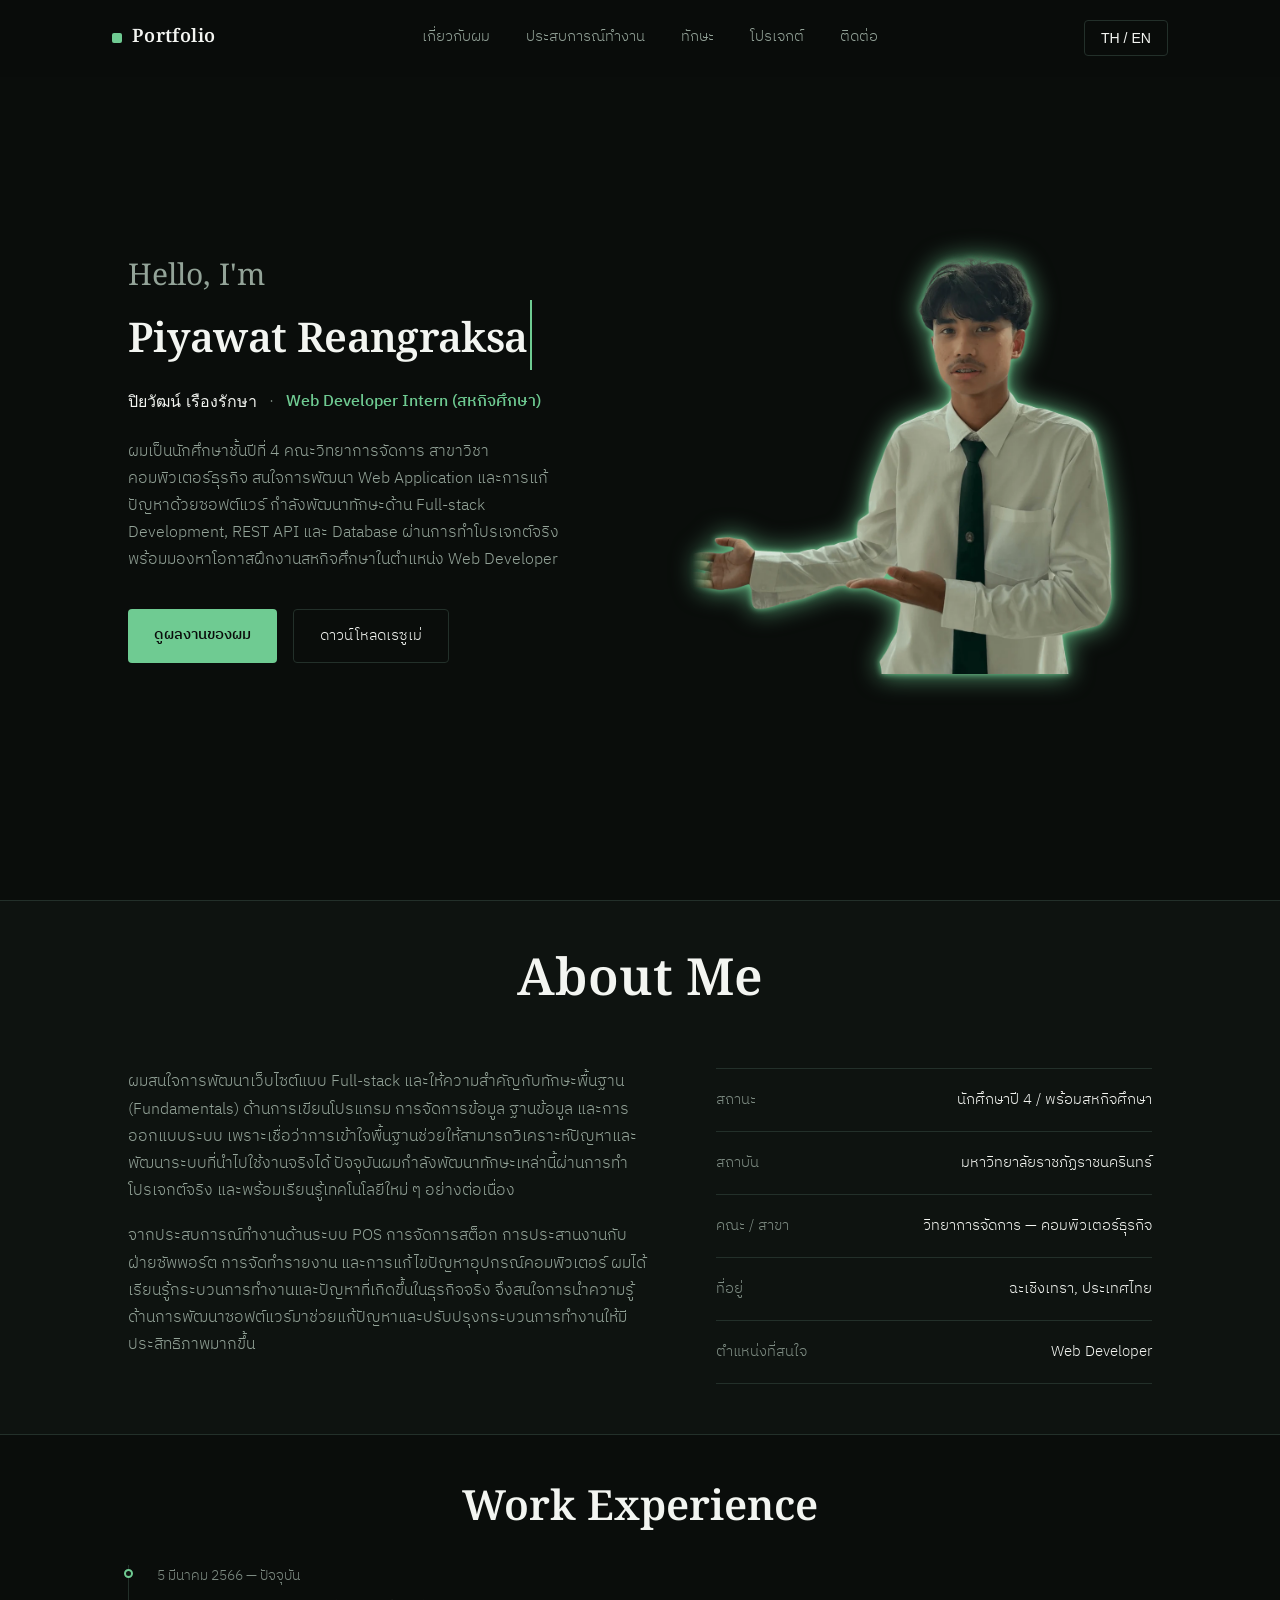
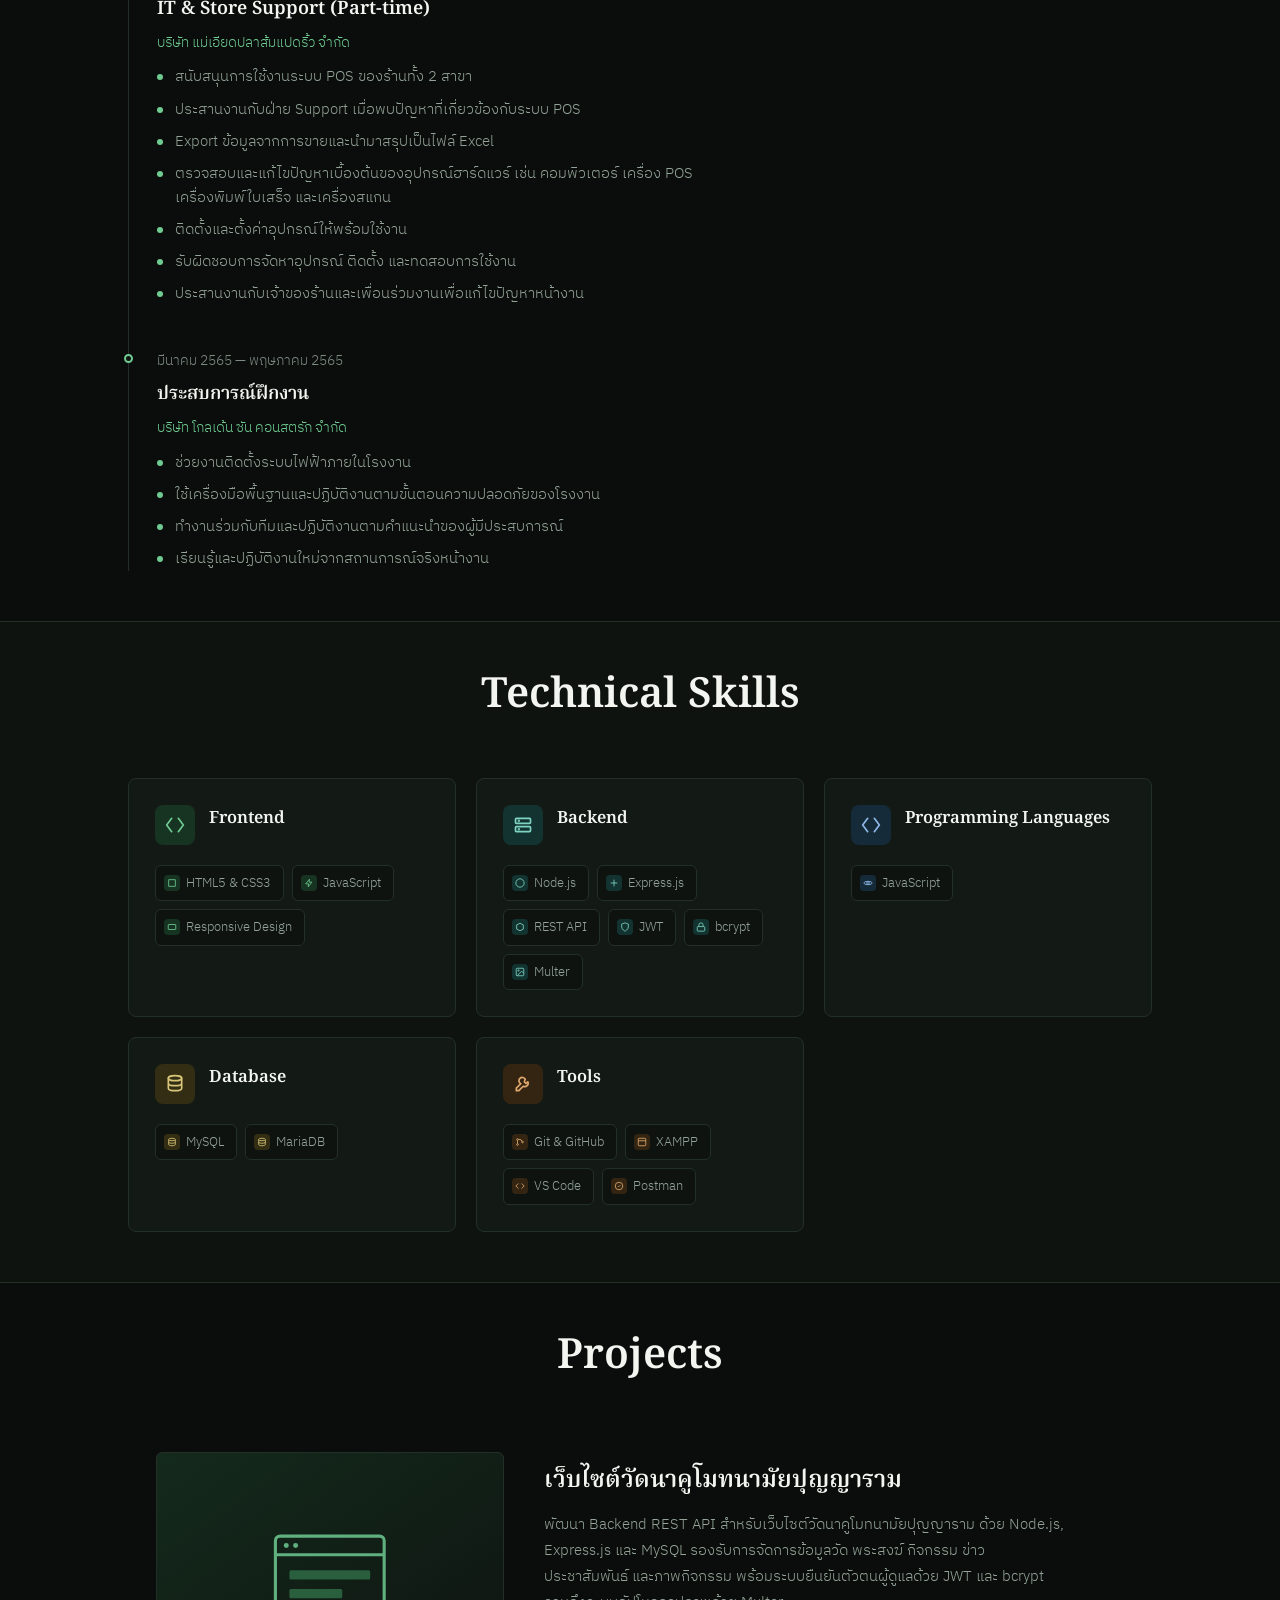
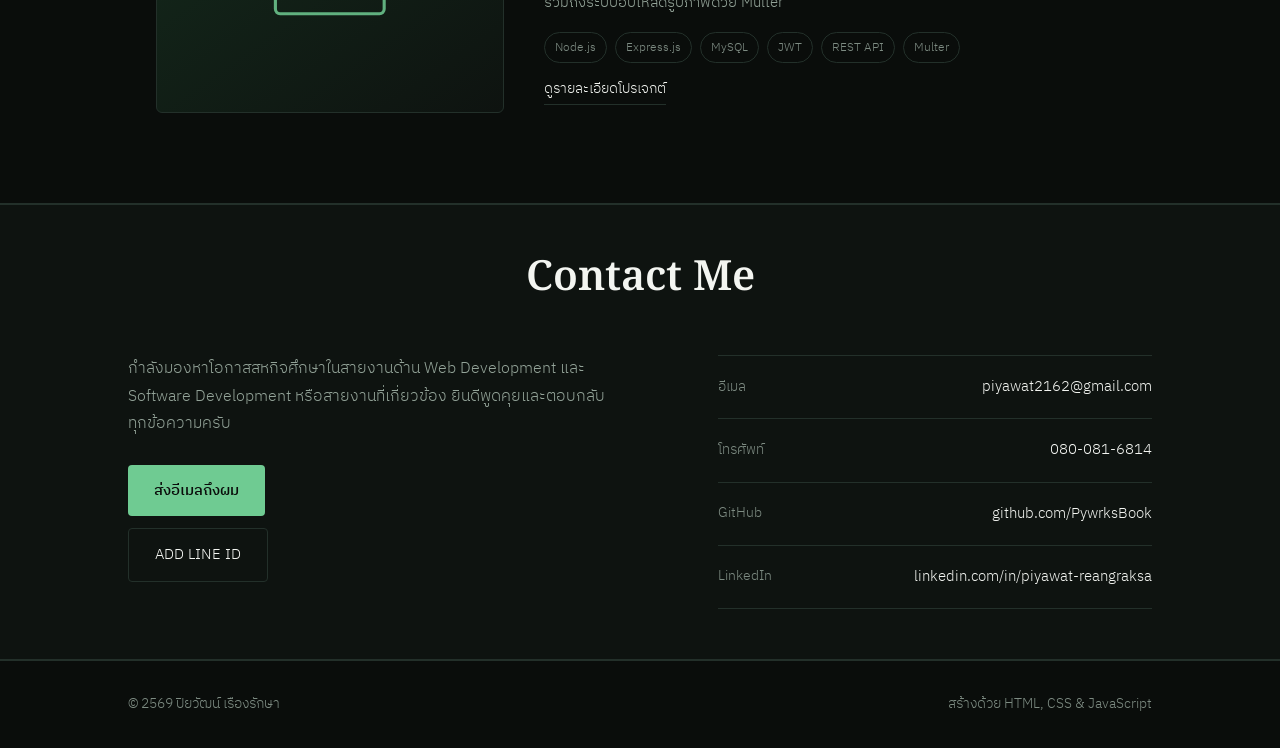
==== commit c7a96927: "Chore: remove co-op period from About Me section - Remove factCoop row from index.html About facts  " ====
--- a/index.html
+++ b/index.html
@@ -64,7 +64,7 @@
         </p>
         <div class="hero-actions">
           <a href="#projects" class="btn btn-primary" data-key="heroButton1">ดูผลงานของผม</a>
-          <a href="resume_piyawat_reangraksa.pdf" class="btn btn-ghost" data-key="heroButton2" download>ดาวน์โหลดเรซูเม่</a>
+          <a href="resume-eng.pdf" class="btn btn-ghost" data-key="heroButton2" download>ดาวน์โหลดเรซูเม่</a>
         </div>
       </div>
       <div class="hero-visual">
@@ -96,7 +96,6 @@
           <div class="fact-row"><span data-key="factMajor">คณะ / สาขา</span><span data-key="factMajorValue">วิทยาการจัดการ — คอมพิวเตอร์ธุรกิจ</span></div>
           <div class="fact-row"><span data-key="factLocation">ที่อยู่</span><span data-key="factLocationValue">ฉะเชิงเทรา, ประเทศไทย</span></div>
           <div class="fact-row"><span data-key="factPosition">ตำแหน่งที่สนใจ</span><span data-key="factPositionValue">Web Developer</span></div>
-          <div class="fact-row"><span data-key="factCoop">ช่วงสหกิจศึกษา</span><span data-key="factCoopValue">19 พฤศจิกายน 2569 – 26 กุมภาพันธ์ 2570</span></div>
         </div>
       </div>
     </div>
